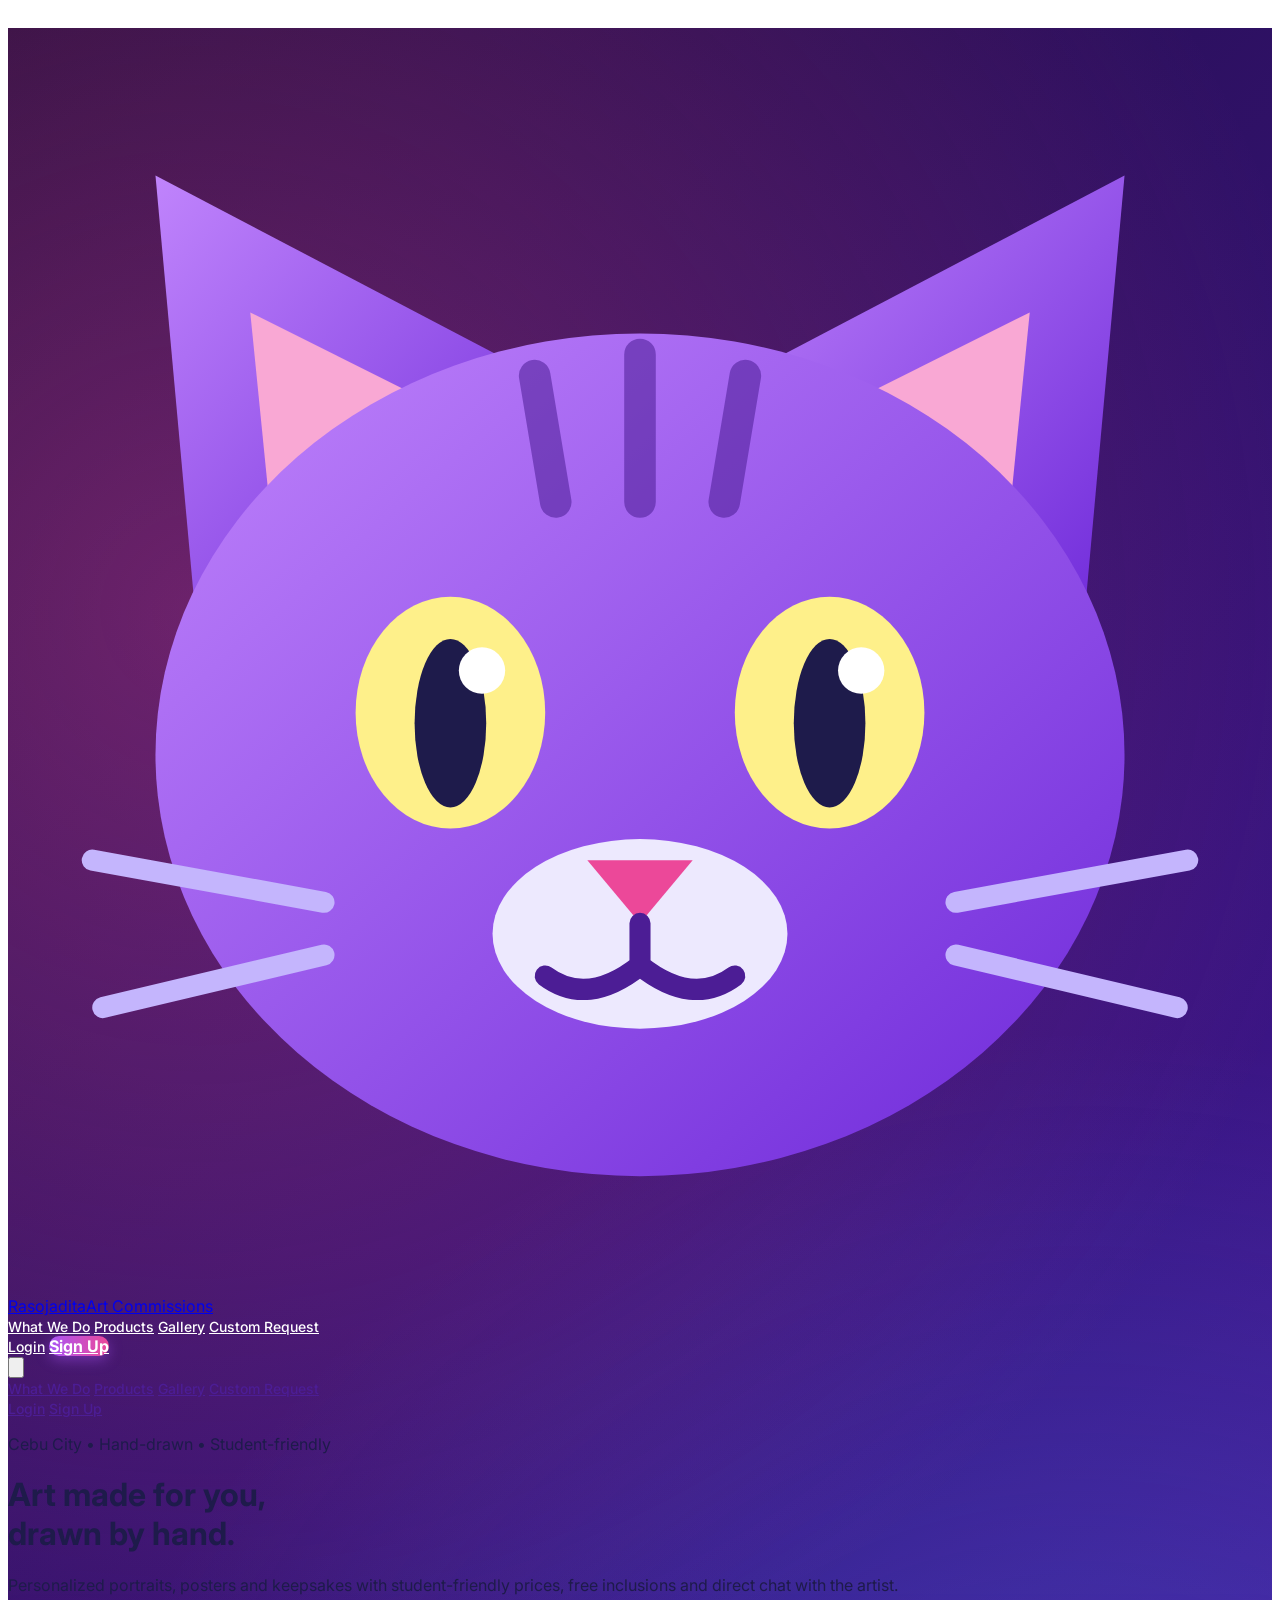
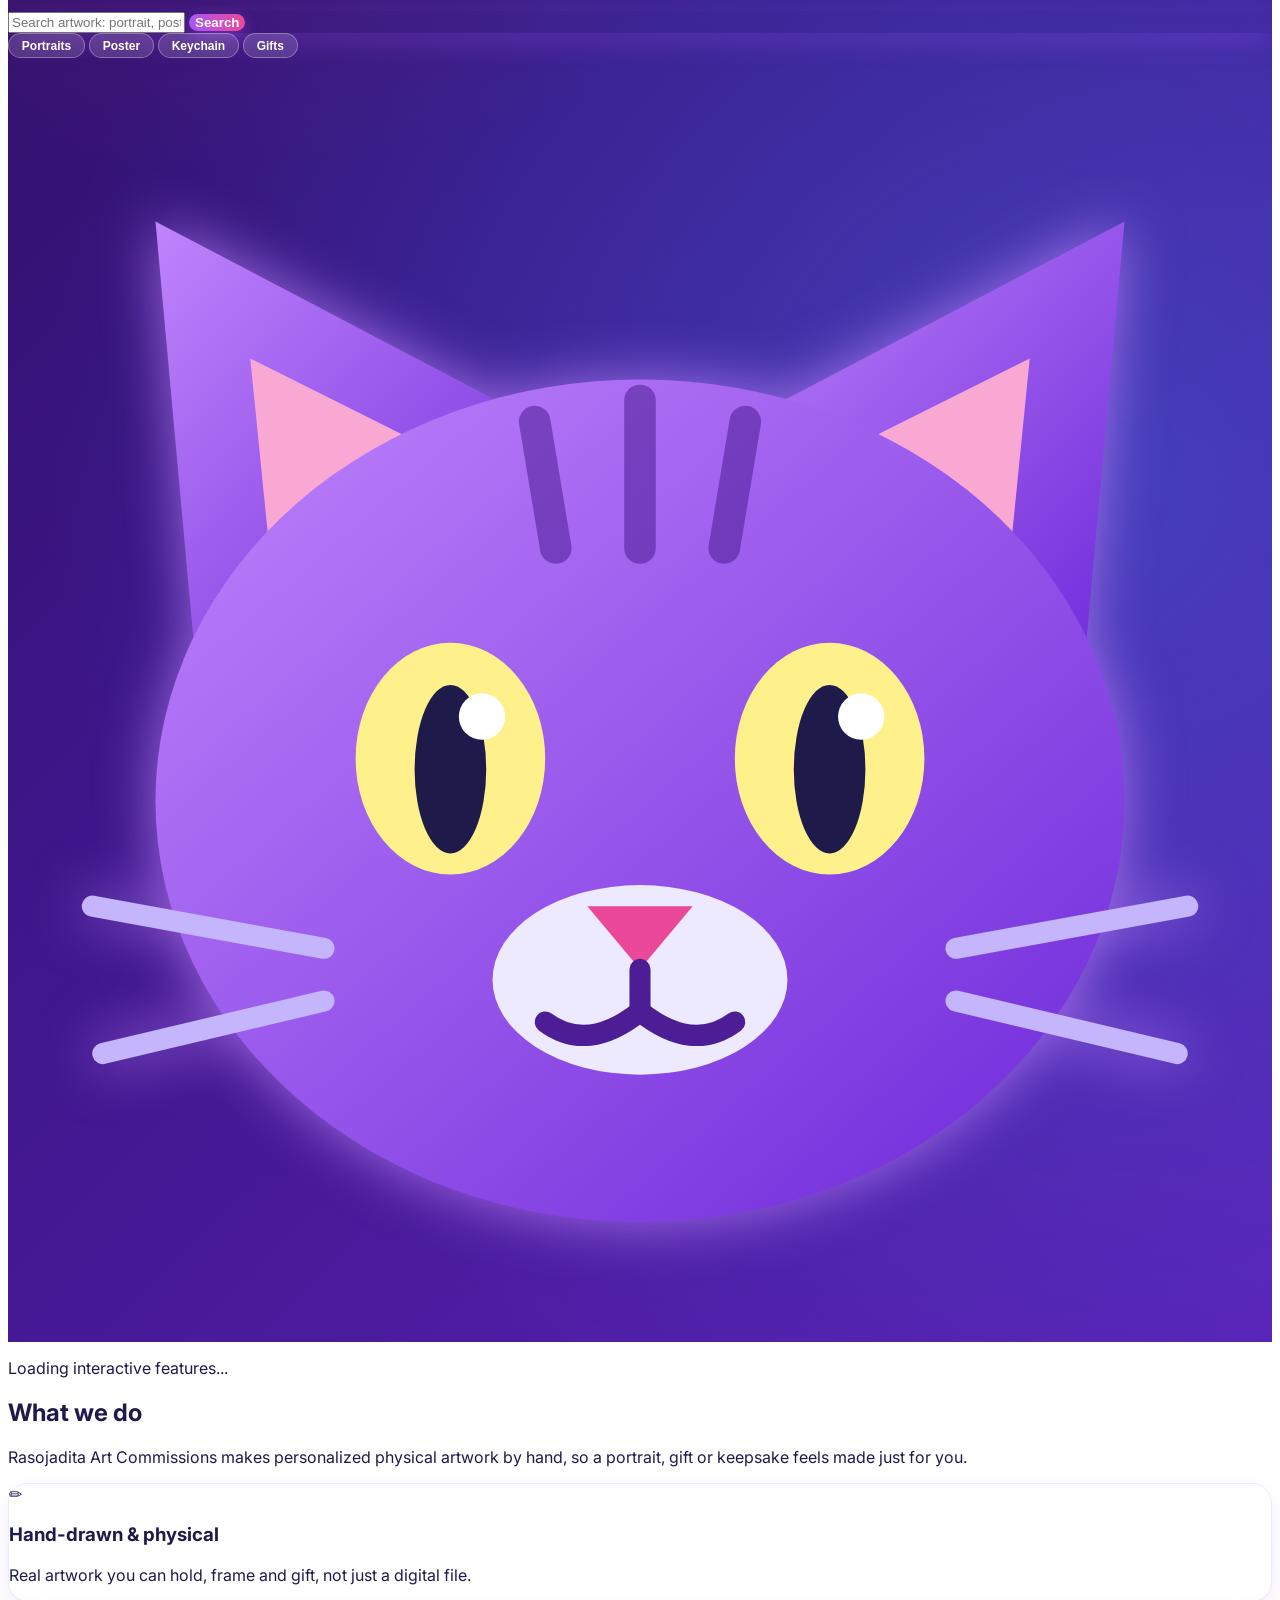
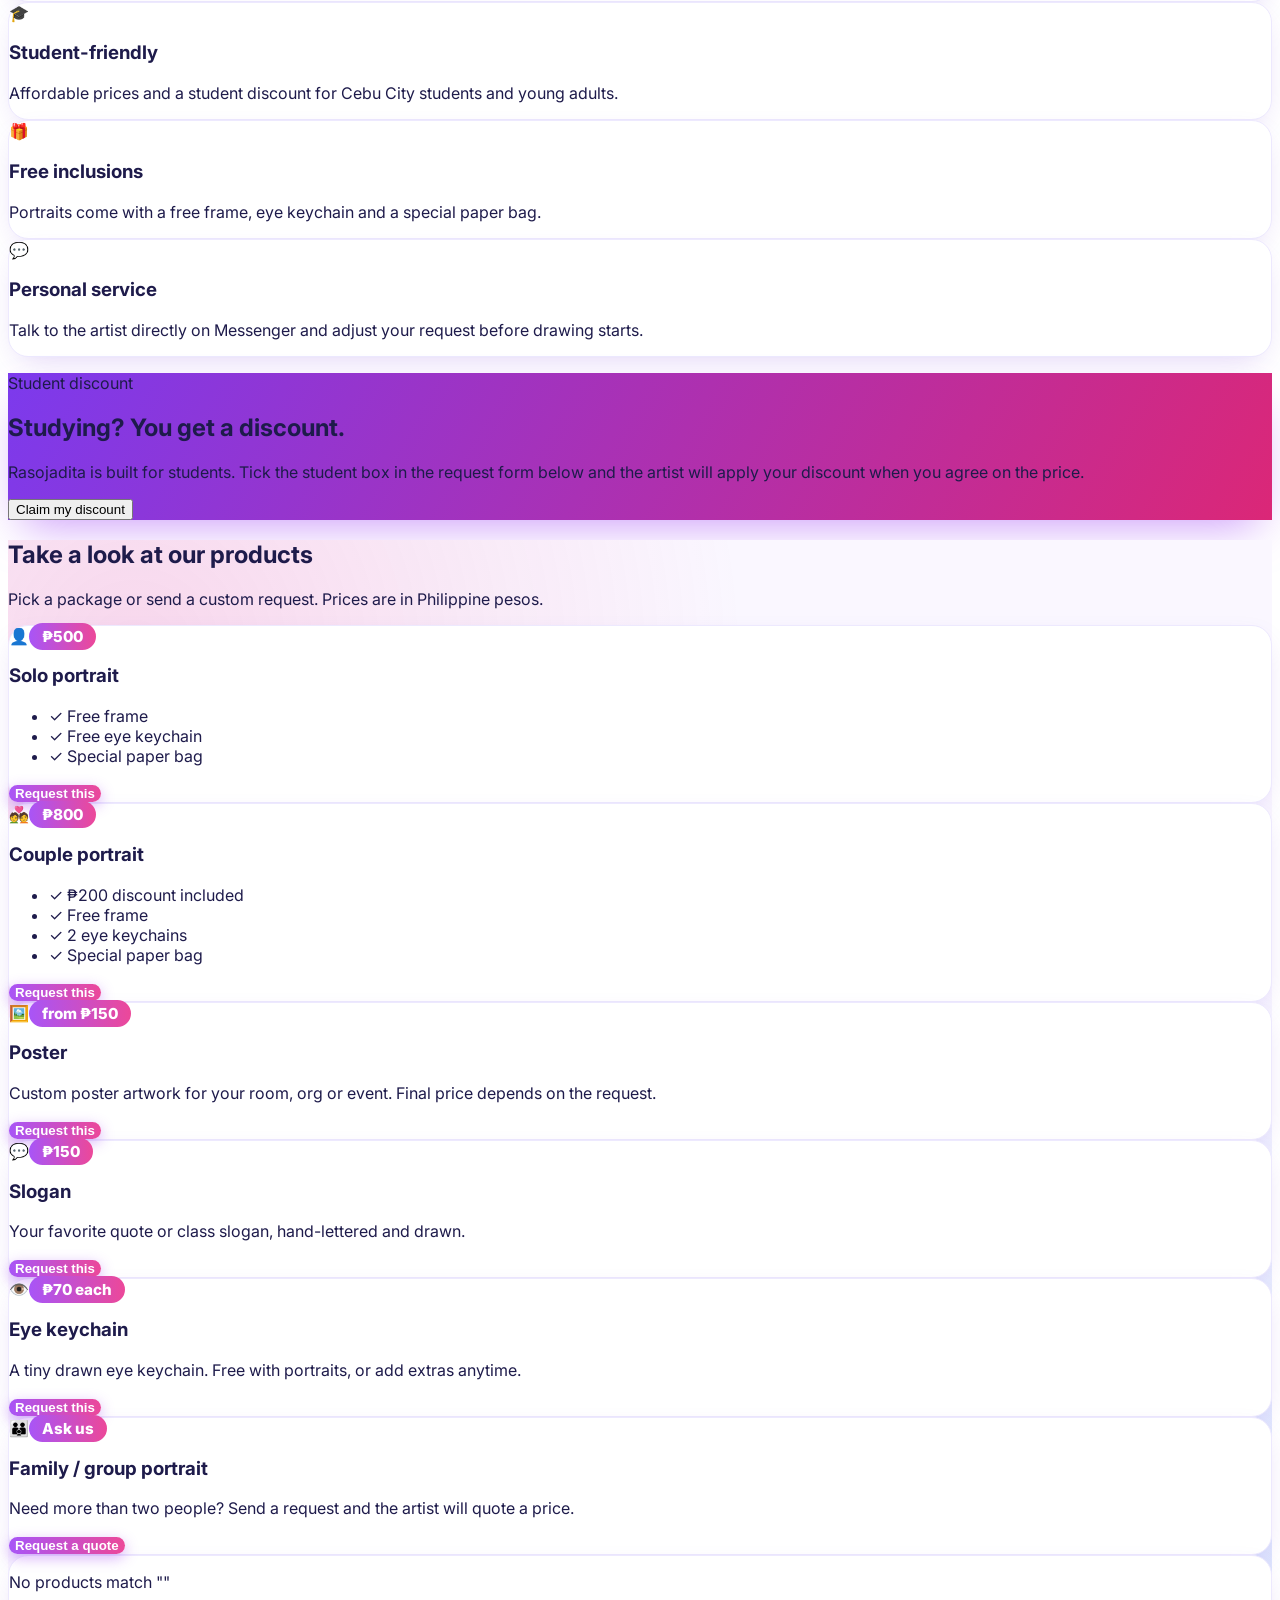
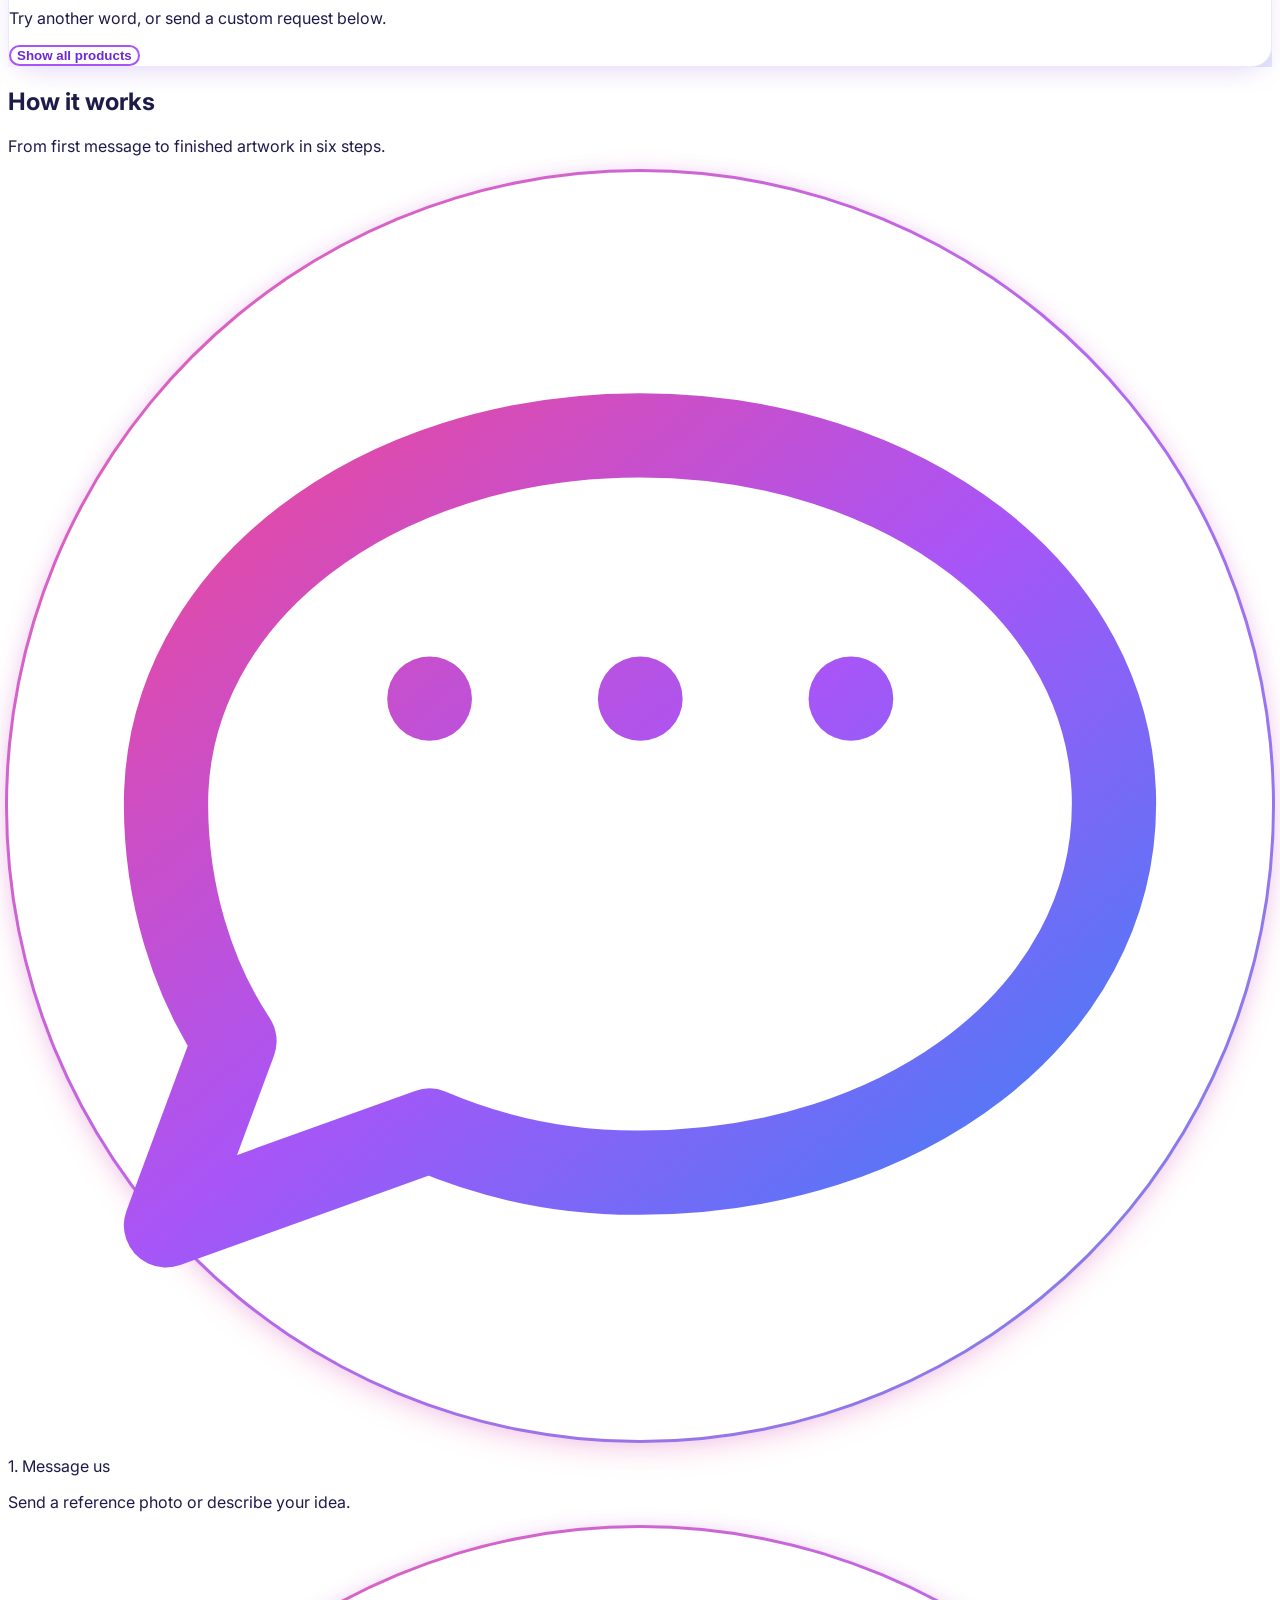
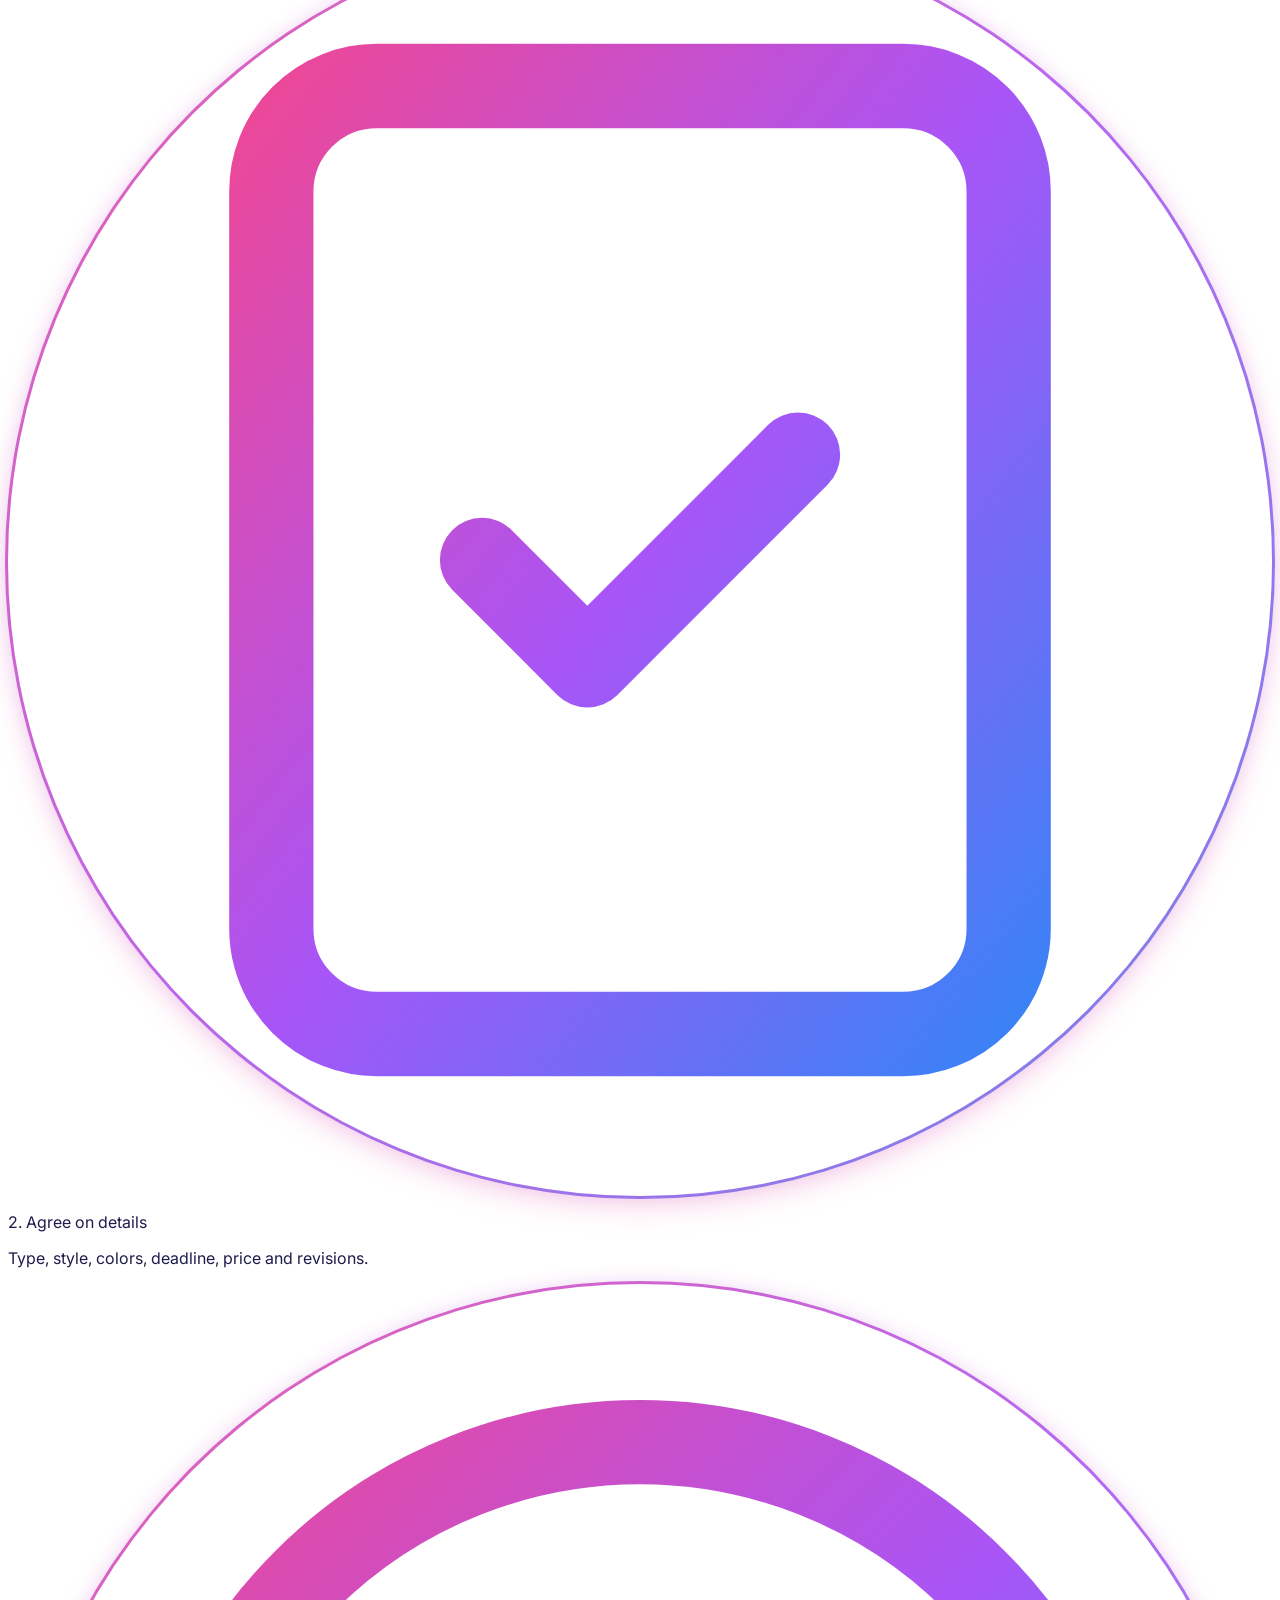
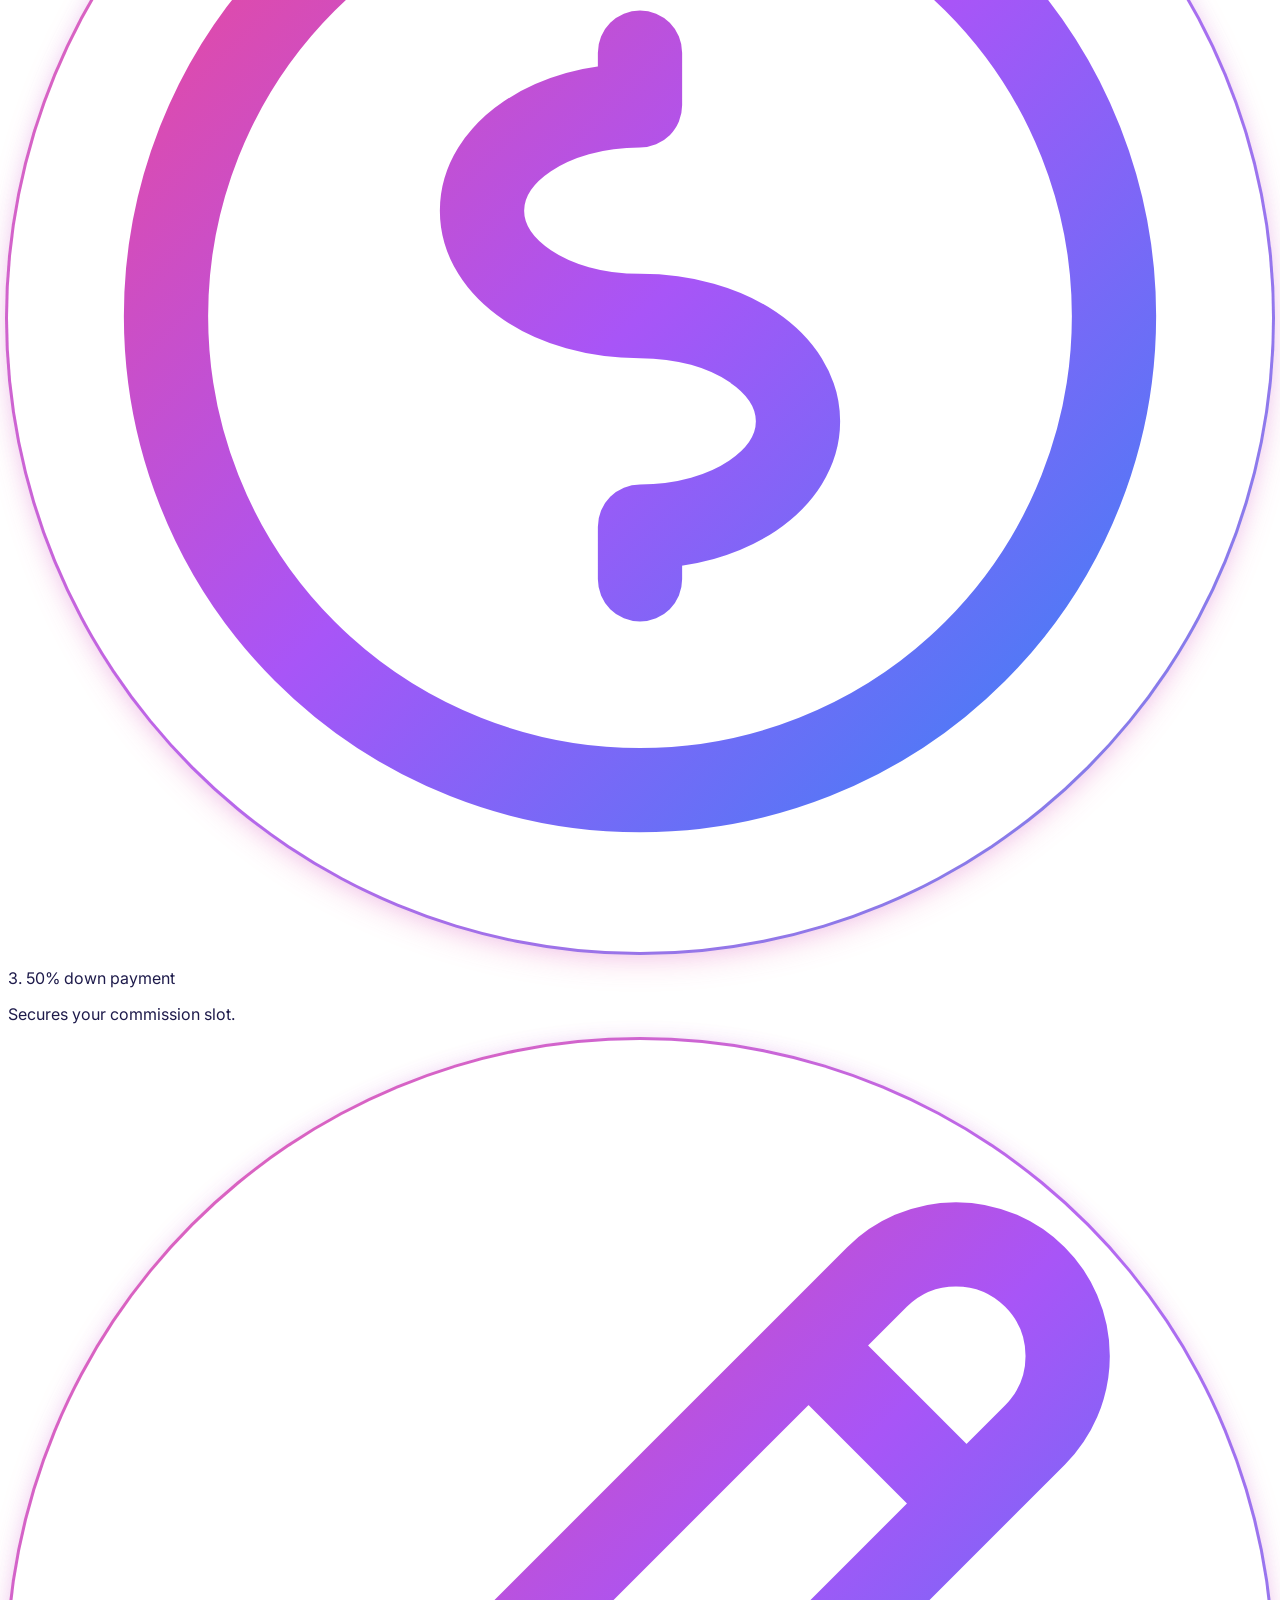
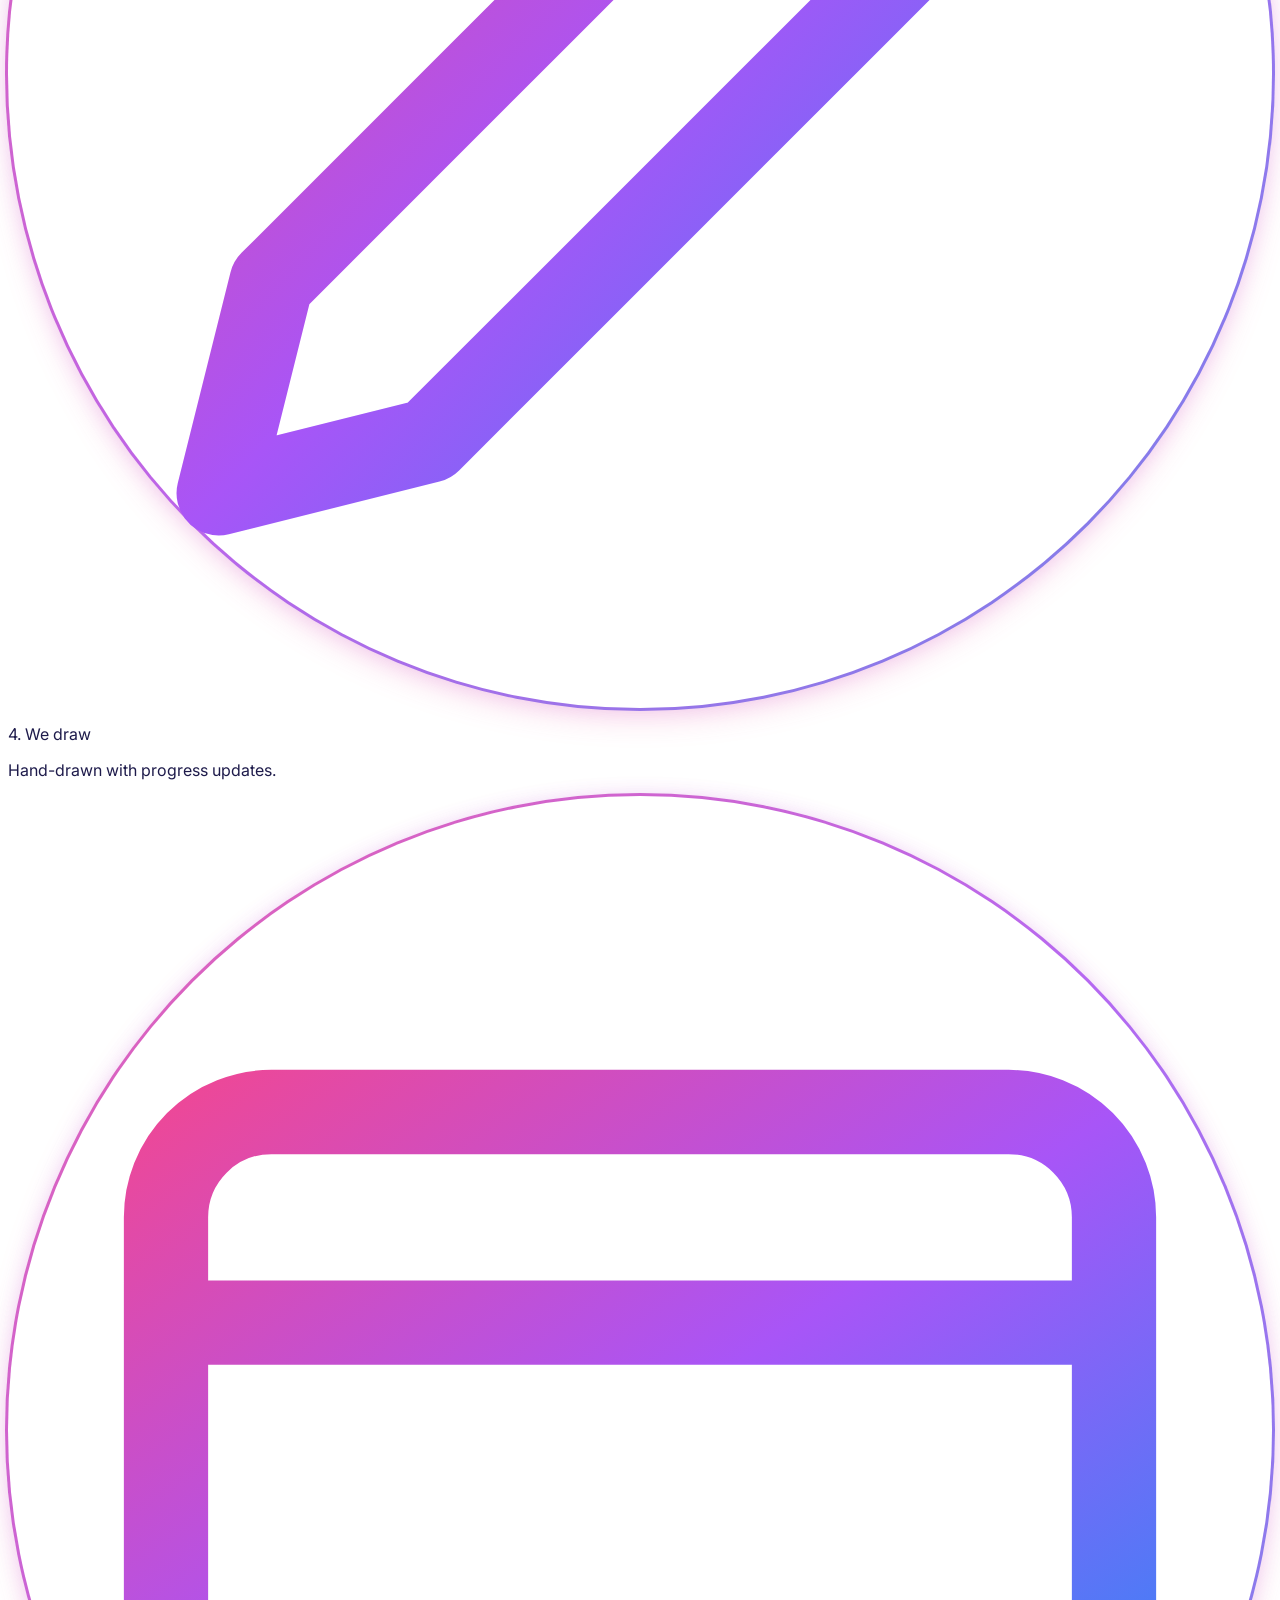
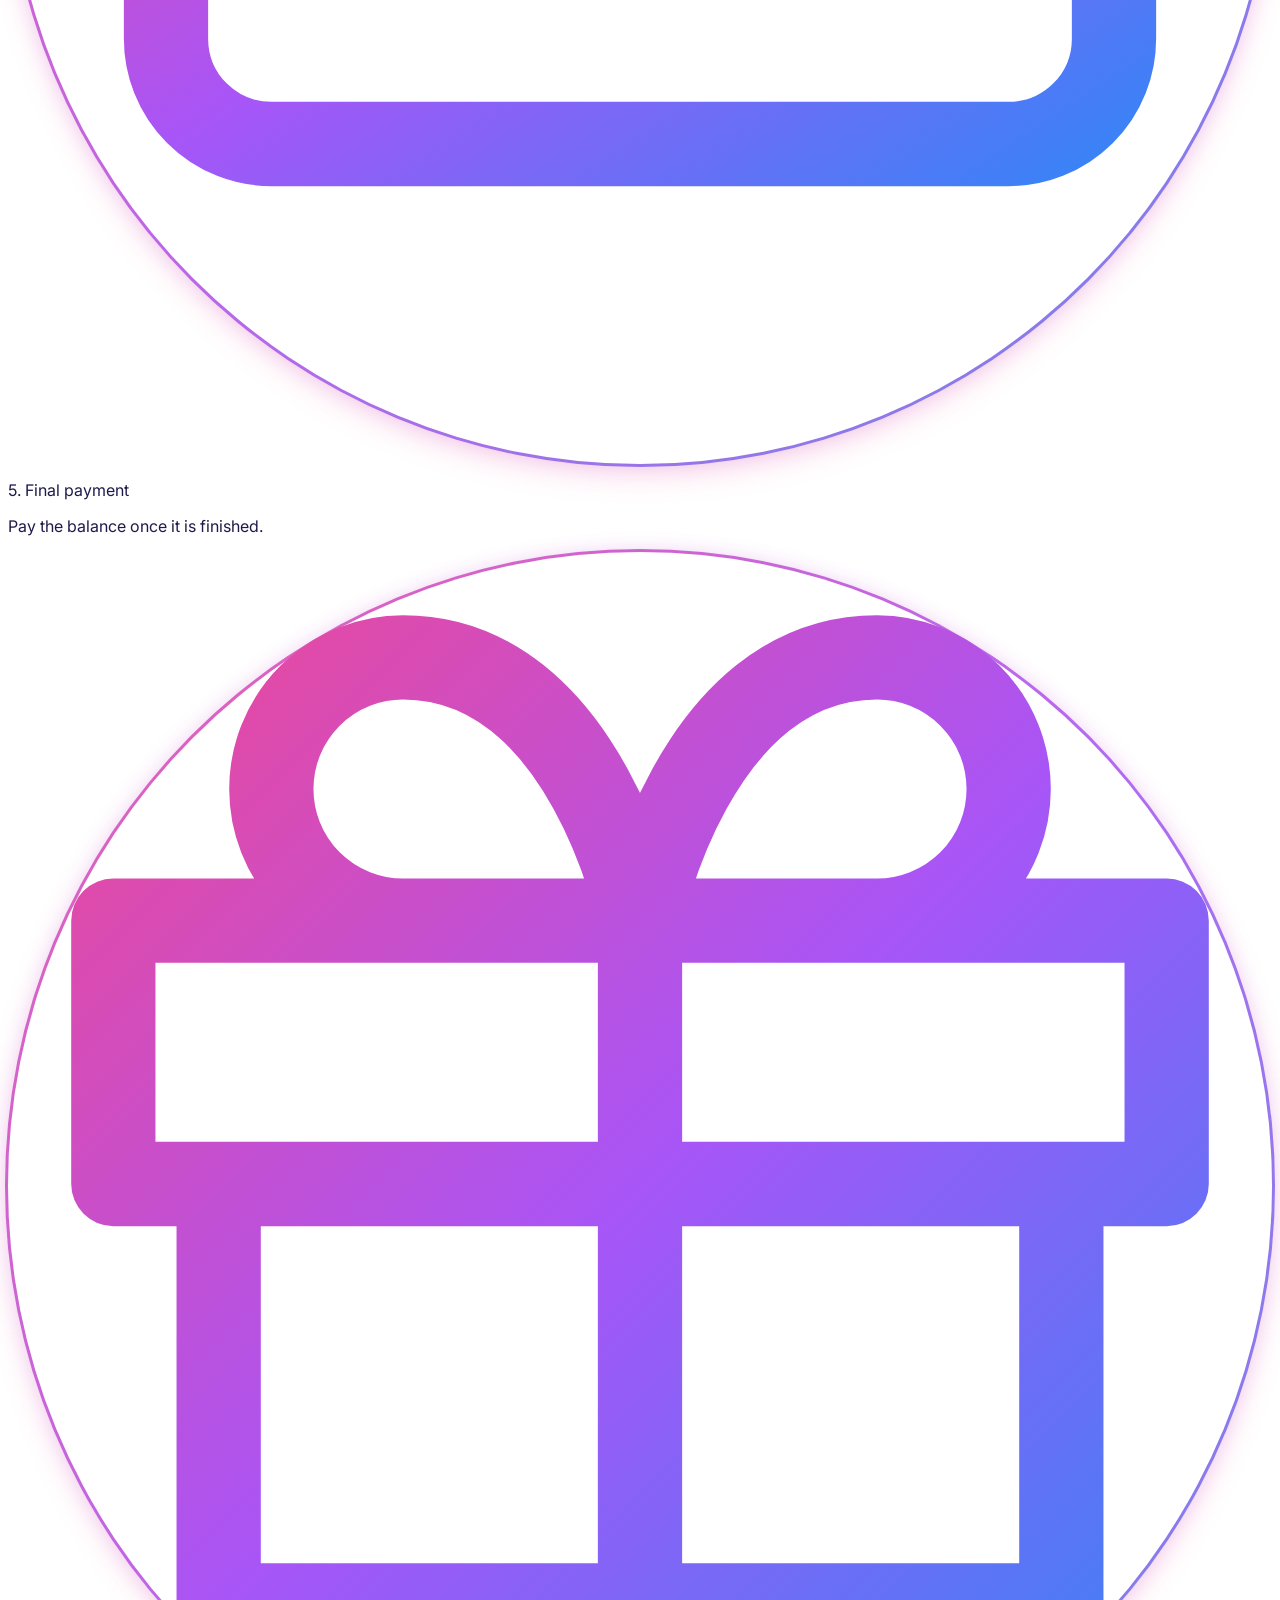
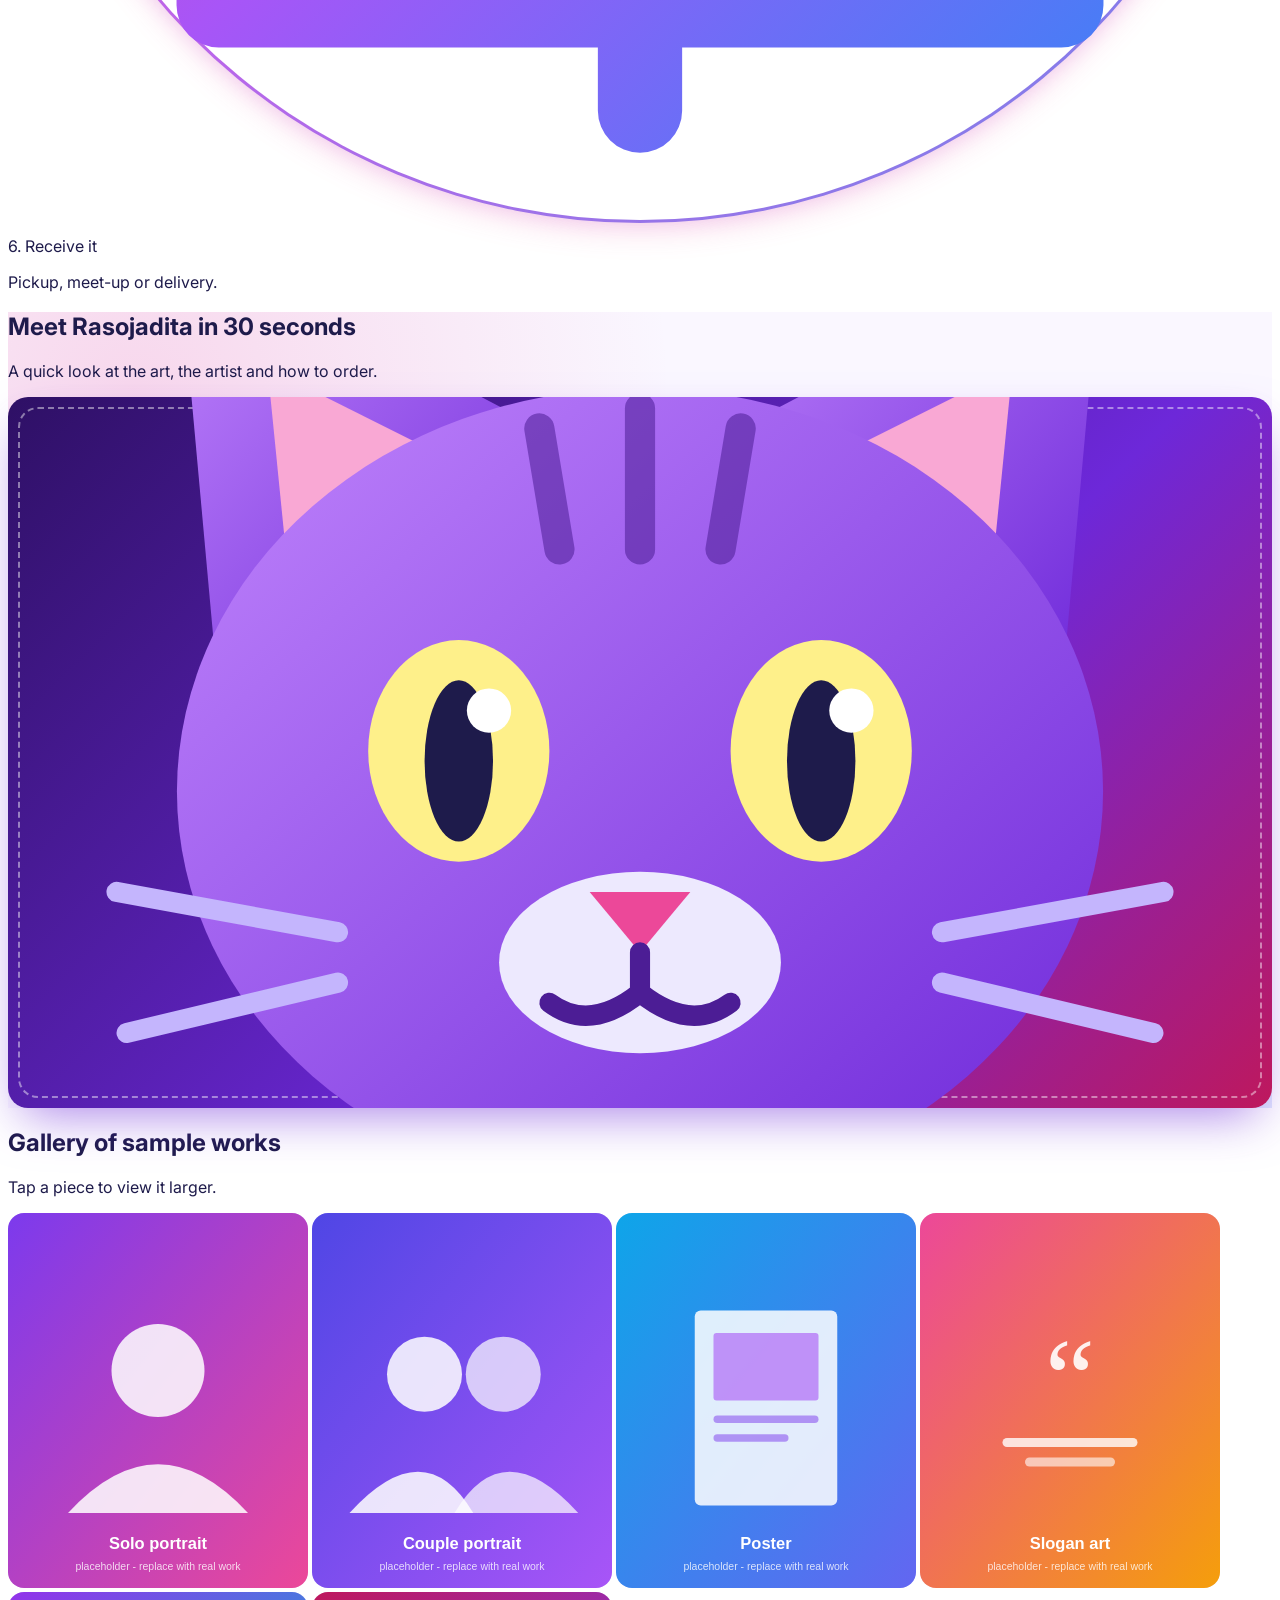
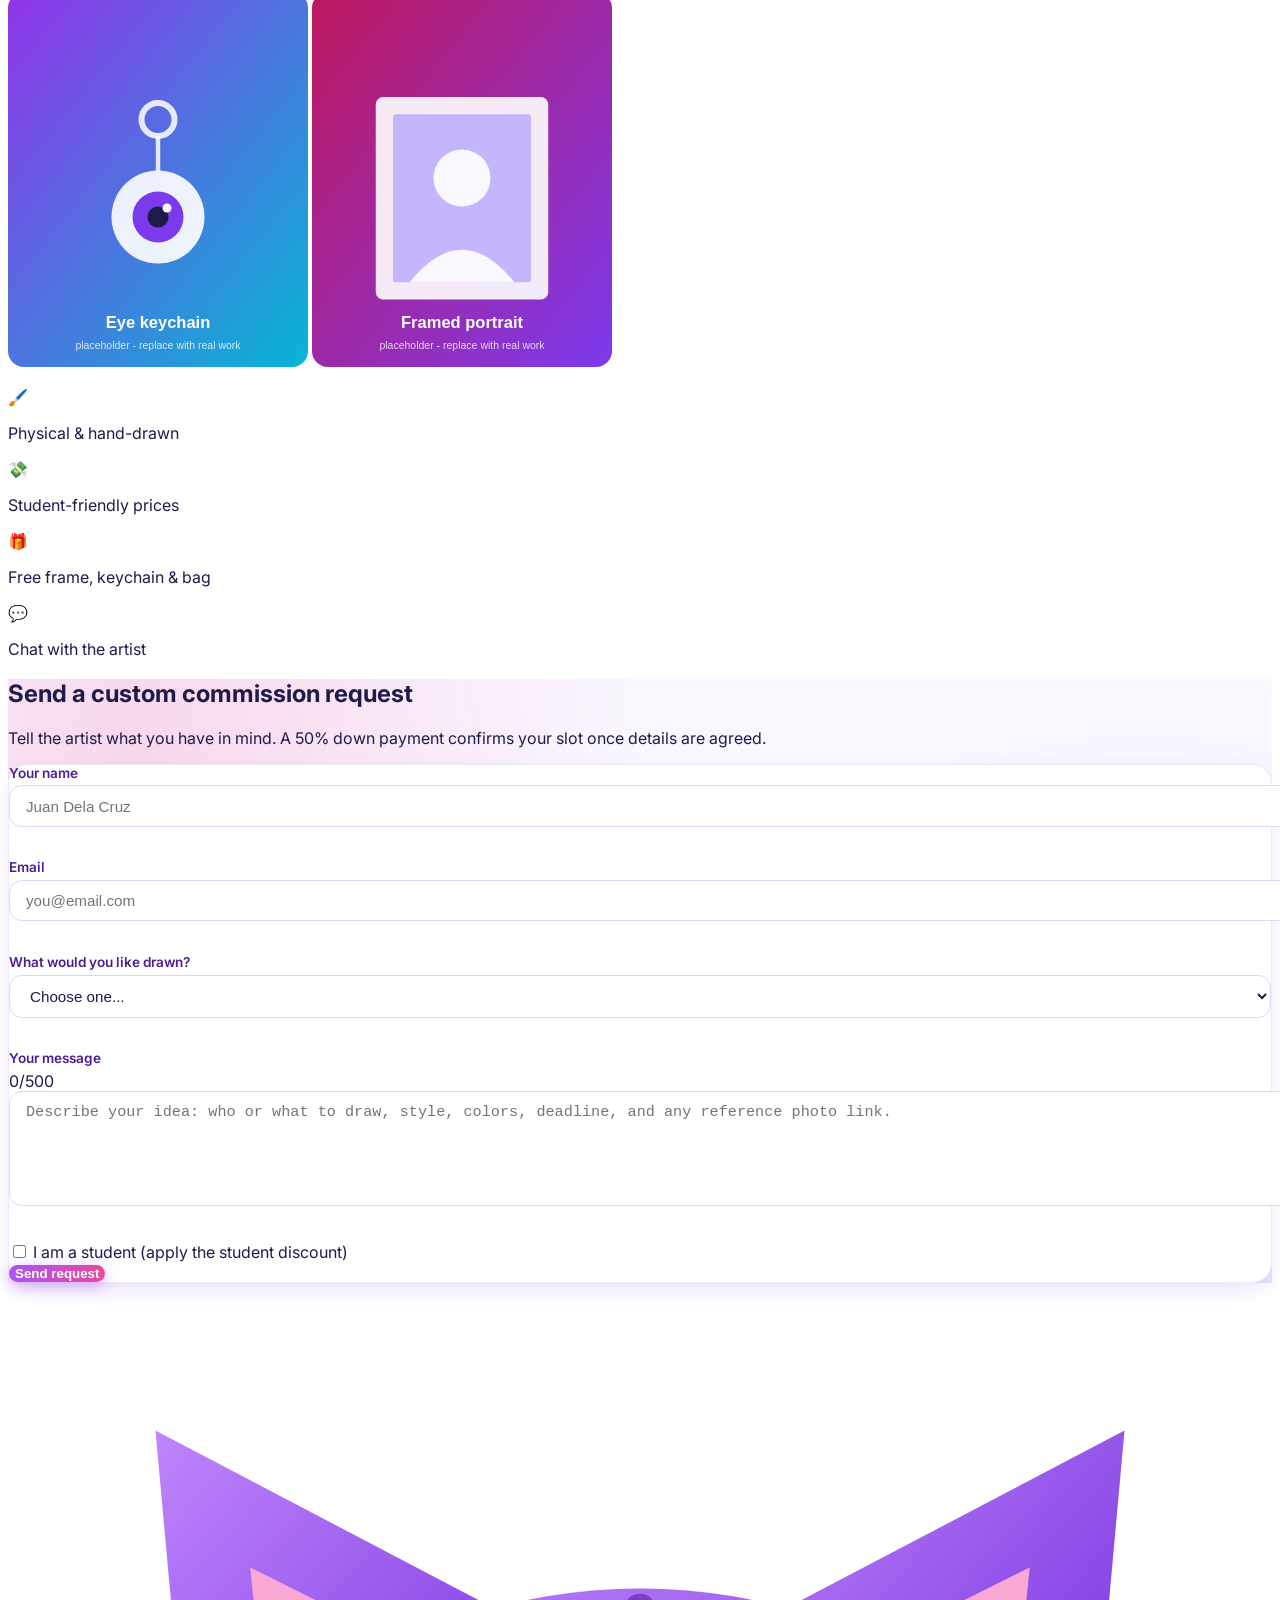
==== index.html @ 5c535166 "initial commit landing page, register, login" ====
<!DOCTYPE html>
<html lang="en">
<head>
    <meta charset="UTF-8">
    <meta name="viewport" content="width=device-width, initial-scale=1.0">
    <title>Rasojadita Art Commissions</title>
    <meta name="description" content="Personalized hand-drawn portraits, posters and keepsakes for Cebu City students and young adults.">
    <link rel="icon" type="image/svg+xml" href="assets/logo.svg">

    <script src="https://cdn.tailwindcss.com"></script>
    <link rel="stylesheet" href="https://pyscript.net/releases/2024.11.1/core.css">
    <script type="module" src="https://pyscript.net/releases/2024.11.1/core.js"></script>
    <link rel="preconnect" href="https://fonts.googleapis.com">
    <link rel="preconnect" href="https://fonts.gstatic.com" crossorigin>
    <link href="https://fonts.googleapis.com/css2?family=Inter:wght@400;500;600;700;800&display=swap" rel="stylesheet">
    <link rel="stylesheet" href="css/style.css">
</head>
<body class="min-h-screen flex flex-col">

    <!-- gradient used by the neon step icons -->
    <svg width="0" height="0" class="absolute" aria-hidden="true">
        <defs>
            <linearGradient id="neon-gradient" x1="0%" y1="0%" x2="100%" y2="100%">
                <stop offset="0%" stop-color="#ec4899"/>
                <stop offset="50%" stop-color="#a855f7"/>
                <stop offset="100%" stop-color="#3b82f6"/>
            </linearGradient>
        </defs>
    </svg>

    <!-- ===================== HERO ===================== -->
    <div class="hero-bg px-6 md:px-16 lg:px-24 pt-6 pb-20">
        <header class="flex items-center justify-between py-3 mb-10 relative z-10">
            <a href="index.html" class="flex items-center gap-2">
                <img src="assets/logo.svg" alt="Rasojadita purple cat logo" class="h-10 w-10">
                <span class="text-xl sm:text-2xl font-extrabold tracking-tight text-white">Rasojadita<span class="text-sm font-medium text-fuchsia-200 ml-1 hidden sm:inline">Art Commissions</span></span>
            </a>

            <nav class="hidden md:flex items-center gap-7">
                <a href="#what-we-do" class="nav-link">What We Do</a>
                <a href="#products" class="nav-link">Products</a>
                <a href="#gallery" class="nav-link">Gallery</a>
                <a href="#custom-request" class="nav-link">Custom Request</a>
                <div id="nav-auth" class="flex items-center gap-4">
                    <a href="login.html" class="nav-link">Login</a>
                    <a href="register.html" class="btn-glow px-5 py-2 text-sm">Sign Up</a>
                </div>
            </nav>

            <button id="mobile-menu-btn" type="button" class="md:hidden p-2 text-white" aria-label="Open menu">
                <svg class="w-7 h-7" fill="none" stroke="currentColor" viewBox="0 0 24 24"><path stroke-linecap="round" stroke-linejoin="round" stroke-width="2" d="M4 6h16M4 12h16M4 18h16"/></svg>
            </button>
        </header>

        <!-- mobile dropdown -->
        <div id="mobile-menu" class="hidden md:hidden mb-6 p-4 bg-white rounded-2xl shadow-xl flex flex-col gap-2 relative z-10">
            <a href="#what-we-do" class="nav-link-dark py-1">What We Do</a>
            <a href="#products" class="nav-link-dark py-1">Products</a>
            <a href="#gallery" class="nav-link-dark py-1">Gallery</a>
            <a href="#custom-request" class="nav-link-dark py-1">Custom Request</a>
            <div id="mobile-auth" class="flex flex-col gap-2 pt-2 border-t border-violet-100">
                <a href="login.html" class="nav-link-dark py-1">Login</a>
                <a href="register.html" class="nav-link-dark py-1">Sign Up</a>
            </div>
        </div>

        <div class="grid lg:grid-cols-2 gap-10 items-center relative z-10 max-w-6xl mx-auto lg:mx-0">
            <main>
                <p class="inline-block text-xs font-bold tracking-widest uppercase text-fuchsia-200 bg-white/10 border border-white/20 rounded-full px-3 py-1 mb-4">Cebu City &bull; Hand-drawn &bull; Student-friendly</p>
                <h1 class="text-4xl sm:text-5xl lg:text-6xl font-extrabold text-white leading-[1.1] tracking-tight mb-4">
                    Art made <span class="text-transparent bg-clip-text bg-gradient-to-r from-pink-300 to-violet-300">for you</span>,<br>drawn by hand.
                </h1>
                <p class="text-base sm:text-lg text-violet-100 mb-8 leading-relaxed max-w-lg">
                    Personalized portraits, posters and keepsakes with student-friendly prices, free inclusions and direct chat with the artist.
                </p>

                <div class="max-w-md">
                    <div class="flex items-center bg-white rounded-full p-1.5 search-box">
                        <input id="search-input" type="text" autocomplete="off"
                               placeholder="Search artwork: portrait, poster, keychain..."
                               class="w-full px-5 py-2.5 text-sm sm:text-base text-slate-800 bg-transparent rounded-full focus:outline-none placeholder-slate-400">
                        <button id="search-btn" type="button" class="btn-glow px-6 py-2.5 text-xs sm:text-sm tracking-wider uppercase shrink-0">Search</button>
                    </div>
                    <div class="flex flex-wrap gap-2 mt-3">
                        <button type="button" class="search-chip" data-query="portrait">Portraits</button>
                        <button type="button" class="search-chip" data-query="poster">Poster</button>
                        <button type="button" class="search-chip" data-query="keychain">Keychain</button>
                        <button type="button" class="search-chip" data-query="gift">Gifts</button>
                    </div>
                    <p id="search-summary" class="text-sm text-violet-100 mt-3 min-h-[1.25rem]"></p>
                </div>
            </main>

            <div class="hidden lg:flex justify-center">
                <img src="assets/logo.svg" alt="" class="w-72 h-72 logo-glow">
            </div>
        </div>
    </div>

    <p id="app-loading" class="text-center text-xs text-violet-500 bg-violet-50 py-1">Loading interactive features...</p>

    <!-- ===================== WHAT WE DO ===================== -->
    <section id="what-we-do" class="py-16 px-6 md:px-16 lg:px-24 bg-white">
        <div class="max-w-6xl mx-auto">
            <h2 class="text-2xl sm:text-3xl font-extrabold text-center mb-3">What we do</h2>
            <p class="text-center text-slate-600 max-w-2xl mx-auto mb-10">Rasojadita Art Commissions makes personalized physical artwork by hand, so a portrait, gift or keepsake feels made just for you.</p>
            <div class="grid sm:grid-cols-2 lg:grid-cols-4 gap-5">
                <div class="card p-5"><div class="text-3xl mb-2">&#9999;&#65039;</div><h3 class="font-bold text-violet-800 mb-1">Hand-drawn &amp; physical</h3><p class="text-sm text-slate-600">Real artwork you can hold, frame and gift, not just a digital file.</p></div>
                <div class="card p-5"><div class="text-3xl mb-2">&#127891;</div><h3 class="font-bold text-violet-800 mb-1">Student-friendly</h3><p class="text-sm text-slate-600">Affordable prices and a student discount for Cebu City students and young adults.</p></div>
                <div class="card p-5"><div class="text-3xl mb-2">&#127873;</div><h3 class="font-bold text-violet-800 mb-1">Free inclusions</h3><p class="text-sm text-slate-600">Portraits come with a free frame, eye keychain and a special paper bag.</p></div>
                <div class="card p-5"><div class="text-3xl mb-2">&#128172;</div><h3 class="font-bold text-violet-800 mb-1">Personal service</h3><p class="text-sm text-slate-600">Talk to the artist directly on Messenger and adjust your request before drawing starts.</p></div>
            </div>
        </div>
    </section>

    <!-- ===================== STUDENT DISCOUNT ===================== -->
    <section id="student-discount" class="px-6 md:px-16 lg:px-24 pb-16 bg-white">
        <div class="max-w-6xl mx-auto rounded-3xl p-8 sm:p-10 text-white flex flex-col md:flex-row md:items-center md:justify-between gap-6"
             style="background: linear-gradient(120deg,#7c3aed,#db2777); box-shadow: 0 20px 45px -15px rgba(168,85,247,.6);">
            <div>
                <p class="text-xs font-bold tracking-widest uppercase text-pink-100 mb-1">Student discount</p>
                <h2 class="text-2xl sm:text-3xl font-extrabold mb-2">Studying? You get a discount.</h2>
                <p class="text-pink-50 max-w-xl">Rasojadita is built for students. Tick the student box in the request form below and the artist will apply your discount when you agree on the price.</p>
            </div>
            <button id="student-cta" type="button" class="shrink-0 bg-white text-violet-700 font-bold rounded-full px-7 py-3 hover:bg-violet-50 transition">Claim my discount</button>
        </div>
    </section>

    <!-- ===================== PRODUCTS ===================== -->
    <section id="products" class="py-16 px-6 md:px-16 lg:px-24 page-bg">
        <div class="max-w-6xl mx-auto">
            <h2 class="text-2xl sm:text-3xl font-extrabold text-center mb-3">Take a look at our products</h2>
            <p class="text-center text-slate-600 mb-10">Pick a package or send a custom request. Prices are in Philippine pesos.</p>

            <div class="grid sm:grid-cols-2 lg:grid-cols-3 gap-6">
                <article class="product-card card p-6 flex flex-col" data-keywords="solo portrait person self gift frame keychain paper bag">
                    <div class="flex items-center justify-between mb-3"><span class="text-4xl">&#128100;</span><span class="price-tag">&#8369;500</span></div>
                    <h3 class="text-lg font-bold text-violet-900">Solo portrait</h3>
                    <ul class="text-sm text-slate-600 mt-2 mb-5 space-y-1 flex-1"><li>&#10003; Free frame</li><li>&#10003; Free eye keychain</li><li>&#10003; Special paper bag</li></ul>
                    <button type="button" class="request-btn btn-glow py-2.5 text-sm" data-product="Solo portrait">Request this</button>
                </article>

                <article class="product-card card p-6 flex flex-col" data-keywords="couple portrait partner anniversary gift frame keychain paper bag">
                    <div class="flex items-center justify-between mb-3"><span class="text-4xl">&#128145;</span><span class="price-tag">&#8369;800</span></div>
                    <h3 class="text-lg font-bold text-violet-900">Couple portrait</h3>
                    <ul class="text-sm text-slate-600 mt-2 mb-5 space-y-1 flex-1"><li>&#10003; &#8369;200 discount included</li><li>&#10003; Free frame</li><li>&#10003; 2 eye keychains</li><li>&#10003; Special paper bag</li></ul>
                    <button type="button" class="request-btn btn-glow py-2.5 text-sm" data-product="Couple portrait">Request this</button>
                </article>

                <article class="product-card card p-6 flex flex-col" data-keywords="poster print decoration wall">
                    <div class="flex items-center justify-between mb-3"><span class="text-4xl">&#128444;&#65039;</span><span class="price-tag">from &#8369;150</span></div>
                    <h3 class="text-lg font-bold text-violet-900">Poster</h3>
                    <p class="text-sm text-slate-600 mt-2 mb-5 flex-1">Custom poster artwork for your room, org or event. Final price depends on the request.</p>
                    <button type="button" class="request-btn btn-glow py-2.5 text-sm" data-product="Poster">Request this</button>
                </article>

                <article class="product-card card p-6 flex flex-col" data-keywords="slogan quote text lettering words">
                    <div class="flex items-center justify-between mb-3"><span class="text-4xl">&#128172;</span><span class="price-tag">&#8369;150</span></div>
                    <h3 class="text-lg font-bold text-violet-900">Slogan</h3>
                    <p class="text-sm text-slate-600 mt-2 mb-5 flex-1">Your favorite quote or class slogan, hand-lettered and drawn.</p>
                    <button type="button" class="request-btn btn-glow py-2.5 text-sm" data-product="Slogan">Request this</button>
                </article>

                <article class="product-card card p-6 flex flex-col" data-keywords="eye keychain accessory small gift">
                    <div class="flex items-center justify-between mb-3"><span class="text-4xl">&#128065;&#65039;</span><span class="price-tag">&#8369;70 each</span></div>
                    <h3 class="text-lg font-bold text-violet-900">Eye keychain</h3>
                    <p class="text-sm text-slate-600 mt-2 mb-5 flex-1">A tiny drawn eye keychain. Free with portraits, or add extras anytime.</p>
                    <button type="button" class="request-btn btn-glow py-2.5 text-sm" data-product="Eye keychain">Request this</button>
                </article>

                <article class="product-card card p-6 flex flex-col" data-keywords="family group portrait custom quote gift">
                    <div class="flex items-center justify-between mb-3"><span class="text-4xl">&#128106;</span><span class="price-tag">Ask us</span></div>
                    <h3 class="text-lg font-bold text-violet-900">Family / group portrait</h3>
                    <p class="text-sm text-slate-600 mt-2 mb-5 flex-1">Need more than two people? Send a request and the artist will quote a price.</p>
                    <button type="button" class="request-btn btn-glow py-2.5 text-sm" data-product="Family/group portrait">Request a quote</button>
                </article>
            </div>

            <div id="no-results" class="hidden mt-8 text-center card p-8 max-w-md mx-auto">
                <p class="font-semibold text-violet-900 mb-1">No products match "<span id="no-results-query"></span>"</p>
                <p class="text-sm text-slate-600 mb-4">Try another word, or send a custom request below.</p>
                <button id="clear-search" type="button" class="btn-ghost px-5 py-2 text-sm">Show all products</button>
            </div>
        </div>
    </section>

    <!-- ===================== HOW IT WORKS ===================== -->
    <section id="how-it-works" class="py-16 px-6 md:px-16 lg:px-24 bg-white">
        <div class="max-w-6xl mx-auto text-center">
            <h2 class="text-2xl sm:text-3xl font-extrabold mb-3">How it works</h2>
            <p class="text-slate-600 mb-12">From first message to finished artwork in six steps.</p>
            <div class="grid grid-cols-2 lg:grid-cols-6 gap-8">
                <div class="flex flex-col items-center">
                    <div class="neon-step-circle w-24 h-24 flex items-center justify-center mb-4">
                        <svg class="w-10 h-10 gradient-icon" fill="none" stroke-width="1.6" viewBox="0 0 24 24"><path stroke-linecap="round" stroke-linejoin="round" d="M8 10h.01M12 10h.01M16 10h.01M21 12c0 4-4 7-9 7a10 10 0 01-4-.8L3 20l1.3-3.5C3.5 15.3 3 13.7 3 12c0-4 4-7 9-7s9 3 9 7z"/></svg>
                    </div>
                    <p class="font-bold text-violet-900 text-sm">1. Message us</p>
                    <p class="text-xs text-slate-500 mt-1">Send a reference photo or describe your idea.</p>
                </div>
                <div class="flex flex-col items-center">
                    <div class="neon-step-circle w-24 h-24 flex items-center justify-center mb-4">
                        <svg class="w-10 h-10 gradient-icon" fill="none" stroke-width="1.6" viewBox="0 0 24 24"><path stroke-linecap="round" stroke-linejoin="round" d="M9 12l2 2 4-4M7 3h10a2 2 0 012 2v14a2 2 0 01-2 2H7a2 2 0 01-2-2V5a2 2 0 012-2z"/></svg>
                    </div>
                    <p class="font-bold text-violet-900 text-sm">2. Agree on details</p>
                    <p class="text-xs text-slate-500 mt-1">Type, style, colors, deadline, price and revisions.</p>
                </div>
                <div class="flex flex-col items-center">
                    <div class="neon-step-circle w-24 h-24 flex items-center justify-center mb-4">
                        <svg class="w-10 h-10 gradient-icon" fill="none" stroke-width="1.6" viewBox="0 0 24 24"><path stroke-linecap="round" stroke-linejoin="round" d="M12 8c-1.7 0-3 .9-3 2s1.3 2 3 2 3 .9 3 2-1.3 2-3 2m0-8V7m0 10v-1M21 12a9 9 0 11-18 0 9 9 0 0118 0z"/></svg>
                    </div>
                    <p class="font-bold text-violet-900 text-sm">3. 50% down payment</p>
                    <p class="text-xs text-slate-500 mt-1">Secures your commission slot.</p>
                </div>
                <div class="flex flex-col items-center">
                    <div class="neon-step-circle w-24 h-24 flex items-center justify-center mb-4">
                        <svg class="w-10 h-10 gradient-icon" fill="none" stroke-width="1.6" viewBox="0 0 24 24"><path stroke-linecap="round" stroke-linejoin="round" d="M15.2 5.8l3 3M4 20l1-4L16.5 4.5a2.1 2.1 0 013 3L8 19l-4 1z"/></svg>
                    </div>
                    <p class="font-bold text-violet-900 text-sm">4. We draw</p>
                    <p class="text-xs text-slate-500 mt-1">Hand-drawn with progress updates.</p>
                </div>
                <div class="flex flex-col items-center">
                    <div class="neon-step-circle w-24 h-24 flex items-center justify-center mb-4">
                        <svg class="w-10 h-10 gradient-icon" fill="none" stroke-width="1.6" viewBox="0 0 24 24"><path stroke-linecap="round" stroke-linejoin="round" d="M3 10h18M5 6h14a2 2 0 012 2v8a2 2 0 01-2 2H5a2 2 0 01-2-2V8a2 2 0 012-2z"/></svg>
                    </div>
                    <p class="font-bold text-violet-900 text-sm">5. Final payment</p>
                    <p class="text-xs text-slate-500 mt-1">Pay the balance once it is finished.</p>
                </div>
                <div class="flex flex-col items-center">
                    <div class="neon-step-circle w-24 h-24 flex items-center justify-center mb-4">
                        <svg class="w-10 h-10 gradient-icon" fill="none" stroke-width="1.6" viewBox="0 0 24 24"><path stroke-linecap="round" stroke-linejoin="round" d="M20 12v8H4v-8M2 7h20v5H2zM12 22V7M12 7H7.5a2.5 2.5 0 110-5C11 2 12 7 12 7zm0 0h4.5a2.5 2.5 0 100-5C13 2 12 7 12 7z"/></svg>
                    </div>
                    <p class="font-bold text-violet-900 text-sm">6. Receive it</p>
                    <p class="text-xs text-slate-500 mt-1">Pickup, meet-up or delivery.</p>
                </div>
            </div>
        </div>
    </section>

    <!-- ===================== PROMO VIDEO SLOT =====================
         Reserved for the 30-second promotional video.
         When the video is ready, replace the .video-placeholder div with ONE of:
           <video src="assets/promo.mp4" controls playsinline poster="assets/promo-poster.jpg"></video>
           <iframe src="https://www.youtube.com/embed/VIDEO_ID" allowfullscreen></iframe>
    -->
    <section id="promo-video" class="py-16 px-6 md:px-16 lg:px-24 page-bg">
        <div class="max-w-4xl mx-auto text-center">
            <h2 class="text-2xl sm:text-3xl font-extrabold mb-3">Meet Rasojadita in 30 seconds</h2>
            <p class="text-slate-600 mb-8">A quick look at the art, the artist and how to order.</p>
            <div class="video-frame">
                <div class="video-placeholder">
                    <img src="assets/logo.svg" alt="" class="w-16 h-16 mb-3 opacity-90">
                    <p class="font-bold text-lg">Promo video coming soon</p>
                    <p class="text-sm text-violet-200">16:9 &bull; 30 seconds</p>
                </div>
            </div>
        </div>
    </section>

    <!-- ===================== GALLERY ===================== -->
    <section id="gallery" class="py-16 px-6 md:px-16 lg:px-24 bg-white">
        <div class="max-w-6xl mx-auto">
            <h2 class="text-2xl sm:text-3xl font-extrabold text-center mb-3">Gallery of sample works</h2>
            <p class="text-center text-slate-600 mb-10">Tap a piece to view it larger.</p>
            <!-- To use real photos: save them in assets/gallery/ and change data-src and the <img src> below. -->
            <div class="grid grid-cols-2 md:grid-cols-3 gap-4">
                <button type="button" class="gallery-item aspect-[4/5]" data-src="assets/gallery/sample-1.svg" data-caption="Solo portrait"><img src="assets/gallery/sample-1.svg" alt="Sample solo portrait" loading="lazy"></button>
                <button type="button" class="gallery-item aspect-[4/5]" data-src="assets/gallery/sample-2.svg" data-caption="Couple portrait"><img src="assets/gallery/sample-2.svg" alt="Sample couple portrait" loading="lazy"></button>
                <button type="button" class="gallery-item aspect-[4/5]" data-src="assets/gallery/sample-3.svg" data-caption="Poster"><img src="assets/gallery/sample-3.svg" alt="Sample poster" loading="lazy"></button>
                <button type="button" class="gallery-item aspect-[4/5]" data-src="assets/gallery/sample-4.svg" data-caption="Slogan art"><img src="assets/gallery/sample-4.svg" alt="Sample slogan artwork" loading="lazy"></button>
                <button type="button" class="gallery-item aspect-[4/5]" data-src="assets/gallery/sample-5.svg" data-caption="Eye keychain"><img src="assets/gallery/sample-5.svg" alt="Sample eye keychain" loading="lazy"></button>
                <button type="button" class="gallery-item aspect-[4/5]" data-src="assets/gallery/sample-6.svg" data-caption="Framed portrait"><img src="assets/gallery/sample-6.svg" alt="Sample framed portrait" loading="lazy"></button>
            </div>
        </div>
    </section>

    <!-- ===================== WHY RASOJADITA ===================== -->
    <section id="why" class="py-12 px-6 md:px-16 lg:px-24 bg-violet-950 text-white">
        <div class="max-w-6xl mx-auto grid grid-cols-2 lg:grid-cols-4 gap-6 text-center">
            <div><p class="text-2xl mb-1">&#128396;&#65039;</p><p class="font-bold">Physical &amp; hand-drawn</p></div>
            <div><p class="text-2xl mb-1">&#128184;</p><p class="font-bold">Student-friendly prices</p></div>
            <div><p class="text-2xl mb-1">&#127873;</p><p class="font-bold">Free frame, keychain &amp; bag</p></div>
            <div><p class="text-2xl mb-1">&#128172;</p><p class="font-bold">Chat with the artist</p></div>
        </div>
    </section>

    <!-- ===================== CUSTOM COMMISSION ===================== -->
    <section id="custom-request" class="py-16 px-6 md:px-16 lg:px-24 page-bg">
        <div class="max-w-2xl mx-auto">
            <h2 class="text-2xl sm:text-3xl font-extrabold text-center mb-3">Send a custom commission request</h2>
            <p class="text-center text-slate-600 mb-8">Tell the artist what you have in mind. A 50% down payment confirms your slot once details are agreed.</p>

            <form id="commission-form" class="card p-6 sm:p-8 space-y-4" onsubmit="return false;" novalidate>
                <div class="grid sm:grid-cols-2 gap-4">
                    <div>
                        <label class="label" for="cr-name">Your name</label>
                        <input id="cr-name" type="text" class="field" autocomplete="name" placeholder="Juan Dela Cruz">
                        <p id="cr-name-error" class="field-error"></p>
                    </div>
                    <div>
                        <label class="label" for="cr-email">Email</label>
                        <input id="cr-email" type="email" class="field" autocomplete="email" placeholder="you@email.com">
                        <p id="cr-email-error" class="field-error"></p>
                    </div>
                </div>
                <div>
                    <label class="label" for="cr-product">What would you like drawn?</label>
                    <select id="cr-product" class="field">
                        <option value="">Choose one...</option>
                        <option>Solo portrait</option>
                        <option>Couple portrait</option>
                        <option>Family/group portrait</option>
                        <option>Poster</option>
                        <option>Slogan</option>
                        <option>Eye keychain</option>
                        <option>Other custom request</option>
                    </select>
                    <p id="cr-product-error" class="field-error"></p>
                </div>
                <div>
                    <div class="flex justify-between items-end">
                        <label class="label" for="cr-message">Your message</label>
                        <span id="cr-counter" class="text-xs text-slate-400 mb-1">0/500</span>
                    </div>
                    <textarea id="cr-message" rows="5" class="field" placeholder="Describe your idea: who or what to draw, style, colors, deadline, and any reference photo link."></textarea>
                    <p id="cr-message-error" class="field-error"></p>
                </div>
                <label class="flex items-center gap-2 text-sm text-slate-700">
                    <input id="cr-student" type="checkbox" class="w-4 h-4 accent-purple-600">
                    I am a student (apply the student discount)
                </label>
                <div id="cr-status" class="hidden"></div>
                <button type="submit" class="btn-glow w-full py-3">Send request</button>
            </form>
        </div>
    </section>

    <!-- ===================== FOOTER ===================== -->
    <footer class="bg-white border-t border-violet-100 py-10 px-6 text-center">
        <div class="flex items-center justify-center gap-2 mb-2">
            <img src="assets/logo.svg" alt="" class="w-8 h-8">
            <span class="font-extrabold text-violet-900">Rasojadita Art Commissions</span>
        </div>
        <p class="text-sm text-slate-600 max-w-md mx-auto">Personalized hand-drawn artwork in Cebu City. Orders are discussed through Facebook Messenger.</p>
        <p class="text-xs text-slate-400 mt-4">&copy; <span id="year">2026</span> Rasojadita Art Commissions &bull; BSIT-3 Section 11 project</p>
    </footer>

    <!-- lightbox for gallery -->
    <div id="lightbox" class="lightbox hidden" role="dialog" aria-modal="true" aria-label="Artwork preview">
        <div class="text-center">
            <img id="lightbox-img" src="" alt="">
            <p id="lightbox-caption" class="text-white font-semibold mt-3"></p>
            <p class="text-violet-200 text-xs mt-1">Click anywhere or press Esc to close</p>
        </div>
    </div>

    <!-- layout-only helper: the mobile menu works before PyScript finishes loading -->
    <script>
        document.getElementById('mobile-menu-btn').addEventListener('click', function () {
            document.getElementById('mobile-menu').classList.toggle('hidden');
        });
        document.querySelectorAll('#mobile-menu a[href^="#"]').forEach(function (a) {
            a.addEventListener('click', function () { document.getElementById('mobile-menu').classList.add('hidden'); });
        });
    </script>

    <script type="py" src="py/landing.py" config="pyscript.toml"></script>
</body>
</html>
---- css/style.css ----
/* Rasojadita Art Commissions - shared styles (Tailwind handles layout utilities) */
html { scroll-behavior: smooth; }
body { font-family: 'Inter', system-ui, sans-serif; background: #fff; color: #1e1b4b; }

/* ---------- Hero ---------- */
.hero-bg {
  position: relative;
  overflow: hidden;
  background:
    radial-gradient(circle at 15% 20%, rgba(236, 72, 153, .35), transparent 45%),
    radial-gradient(circle at 85% 70%, rgba(59, 130, 246, .35), transparent 45%),
    linear-gradient(135deg, #1e0b3a 0%, #3b1585 55%, #5b21b6 100%);
}
.page-bg {
  background:
    radial-gradient(circle at 10% 10%, rgba(236, 72, 153, .18), transparent 40%),
    radial-gradient(circle at 90% 90%, rgba(59, 130, 246, .18), transparent 40%),
    #faf7ff;
}
.logo-glow { filter: drop-shadow(0 0 28px rgba(192, 132, 252, .75)); }

/* ---------- Nav ---------- */
.nav-link { color: #fff; font-weight: 500; font-size: .875rem; transition: color .2s; }
.nav-link:hover { color: #f0abfc; }
.nav-link-dark { color: #4c1d95; font-weight: 500; font-size: .875rem; }
.nav-link-dark:hover { color: #a21caf; }

/* ---------- Buttons ---------- */
.btn-glow {
  background: linear-gradient(90deg, #a855f7 0%, #ec4899 100%);
  box-shadow: 0 4px 14px rgba(168, 85, 247, .45);
  color: #fff; font-weight: 700; border-radius: 9999px;
  transition: transform .2s, box-shadow .2s;
  cursor: pointer; border: 0;
}
.btn-glow:hover { box-shadow: 0 6px 22px rgba(236, 72, 153, .55); transform: translateY(-1px); }
.btn-glow:active { transform: translateY(0); }
.btn-glow:disabled { opacity: .6; cursor: not-allowed; transform: none; }
.btn-ghost {
  border: 2px solid #a855f7; color: #6d28d9; font-weight: 700; border-radius: 9999px;
  background: #fff; transition: background .2s; cursor: pointer;
}
.btn-ghost:hover { background: #f5f3ff; }
.btn-outline-light {
  border: 1.5px solid rgba(255,255,255,.6); color: #fff; font-weight: 600;
  border-radius: 9999px; background: transparent; cursor: pointer; transition: background .2s;
}
.btn-outline-light:hover { background: rgba(255,255,255,.15); }

/* ---------- Search ---------- */
.search-box { box-shadow: 0 10px 28px -6px rgba(168, 85, 247, .55); }
.search-chip {
  background: rgba(255,255,255,.14); color: #fff; font-size: .75rem; font-weight: 600;
  padding: .3rem .8rem; border-radius: 9999px; border: 1px solid rgba(255,255,255,.3);
  cursor: pointer; transition: background .2s;
}
.search-chip:hover { background: rgba(255,255,255,.28); }

/* ---------- Neon circles (How it works) ---------- */
.neon-step-circle {
  background: #fff; border-radius: 50%; position: relative; transition: all .3s ease;
  box-shadow: 0 10px 30px rgba(236, 72, 153, .22), 0 0 20px rgba(168, 85, 247, .2);
}
.neon-step-circle::before {
  content: ''; position: absolute; inset: -3px; z-index: -1; border-radius: 50%;
  background: linear-gradient(135deg, #ec4899, #a855f7, #3b82f6); opacity: .85;
}
.neon-step-circle:hover { transform: translateY(-5px); }
.gradient-icon { stroke: url(#neon-gradient); }

/* ---------- Cards ---------- */
.card {
  background: #fff; border-radius: 1.25rem; border: 1px solid #ede9fe;
  box-shadow: 0 10px 30px -12px rgba(109, 40, 217, .25);
}
.product-card { transition: transform .2s, box-shadow .2s; }
.product-card:hover { transform: translateY(-4px); box-shadow: 0 18px 38px -12px rgba(168, 85, 247, .45); }
.price-tag {
  background: linear-gradient(90deg, #a855f7, #ec4899); color: #fff;
  font-weight: 800; padding: .25rem .8rem; border-radius: 9999px; font-size: .95rem;
}

/* ---------- Forms ---------- */
.field {
  width: 100%; padding: .7rem 1rem; border-radius: .8rem; border: 1.5px solid #ddd6fe;
  background: #fff; color: #1e1b4b; font-size: .95rem; outline: none; transition: border-color .2s, box-shadow .2s;
}
.field:focus { border-color: #a855f7; box-shadow: 0 0 0 3px rgba(168, 85, 247, .2); }
.field-invalid { border-color: #ef4444 !important; box-shadow: 0 0 0 3px rgba(239, 68, 68, .12) !important; }
.field-error { color: #dc2626; font-size: .78rem; margin-top: .25rem; min-height: 1rem; }
.field-hint { font-size: .78rem; margin-top: .25rem; min-height: 1rem; color: #6b7280; }
.field-hint.ok { color: #059669; }
.field-hint.bad { color: #dc2626; }
.label { display: block; font-size: .85rem; font-weight: 600; color: #4c1d95; margin-bottom: .3rem; }

.alert { padding: .75rem 1rem; border-radius: .8rem; font-size: .875rem; }
.alert-error { background: #fef2f2; border: 1px solid #fecaca; color: #991b1b; }
.alert-success { background: #ecfdf5; border: 1px solid #a7f3d0; color: #065f46; }
.alert-info { background: #f5f3ff; border: 1px solid #ddd6fe; color: #5b21b6; }

.strength-track { height: 6px; background: #ede9fe; border-radius: 9999px; overflow: hidden; }
.strength-bar { height: 100%; width: 0; border-radius: 9999px; transition: width .25s, background-color .25s; }

/* ---------- Video slot (30s promo goes here) ---------- */
.video-frame {
  position: relative; width: 100%; aspect-ratio: 16 / 9; border-radius: 1.25rem; overflow: hidden;
  background: linear-gradient(135deg, #2e1065, #6d28d9 60%, #be185d);
  box-shadow: 0 20px 50px -15px rgba(109, 40, 217, .6);
}
.video-frame video, .video-frame iframe { position: absolute; inset: 0; width: 100%; height: 100%; border: 0; object-fit: cover; }
.video-placeholder {
  position: absolute; inset: 0; display: flex; flex-direction: column; align-items: center; justify-content: center;
  color: #fff; text-align: center; padding: 1rem; border: 2px dashed rgba(255,255,255,.45); border-radius: 1.25rem; margin: .6rem;
}

/* ---------- Gallery + lightbox ---------- */
.gallery-item { overflow: hidden; border-radius: 1rem; cursor: zoom-in; position: relative; background: #ede9fe; padding: 0; border: 0; }
.gallery-item img { width: 100%; height: 100%; object-fit: cover; transition: transform .35s; display: block; }
.gallery-item:hover img { transform: scale(1.06); }
.lightbox { position: fixed; inset: 0; background: rgba(15, 5, 35, .88); z-index: 60; display: flex; align-items: center; justify-content: center; padding: 1rem; }
.lightbox img { max-height: 80vh; max-width: 100%; border-radius: 1rem; box-shadow: 0 0 60px rgba(168, 85, 247, .6); }

/* ---------- Misc ---------- */
.fade-in { animation: fadeIn .35s ease both; }
@keyframes fadeIn { from { opacity: 0; transform: translateY(6px); } to { opacity: 1; transform: none; } }
.badge { display: inline-block; font-size: .7rem; font-weight: 700; padding: .15rem .6rem; border-radius: 9999px; }
.badge-admin { background: #fce7f3; color: #be185d; }
.badge-customer { background: #ede9fe; color: #6d28d9; }
.badge-new { background: #fef3c7; color: #92400e; }
.badge-done { background: #d1fae5; color: #065f46; }
.table-wrap { overflow-x: auto; }
table.simple { width: 100%; font-size: .85rem; border-collapse: collapse; }
table.simple th { text-align: left; color: #6d28d9; padding: .5rem .6rem; border-bottom: 2px solid #ede9fe; white-space: nowrap; }
table.simple td { padding: .5rem .6rem; border-bottom: 1px solid #f3e8ff; vertical-align: top; }

/* make sure .hidden always wins over component display rules */
.lightbox.hidden { display: none; }
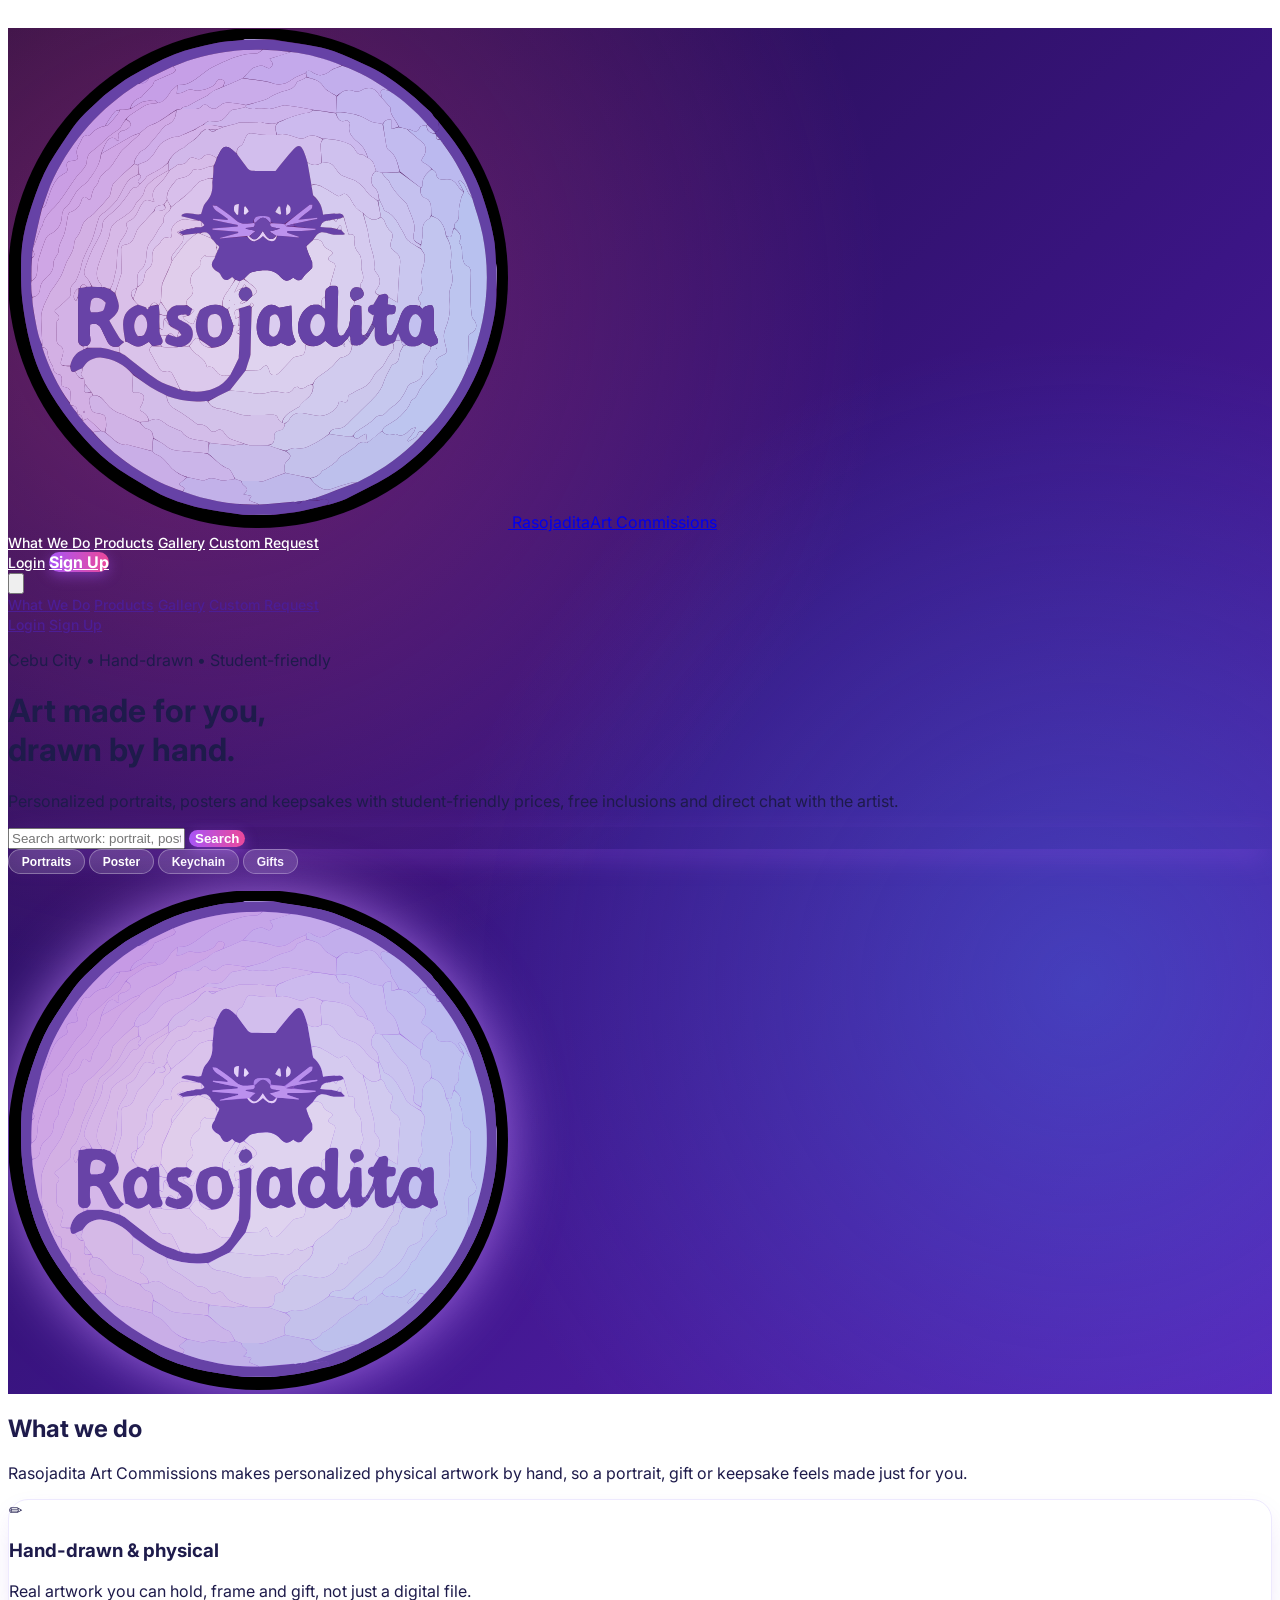
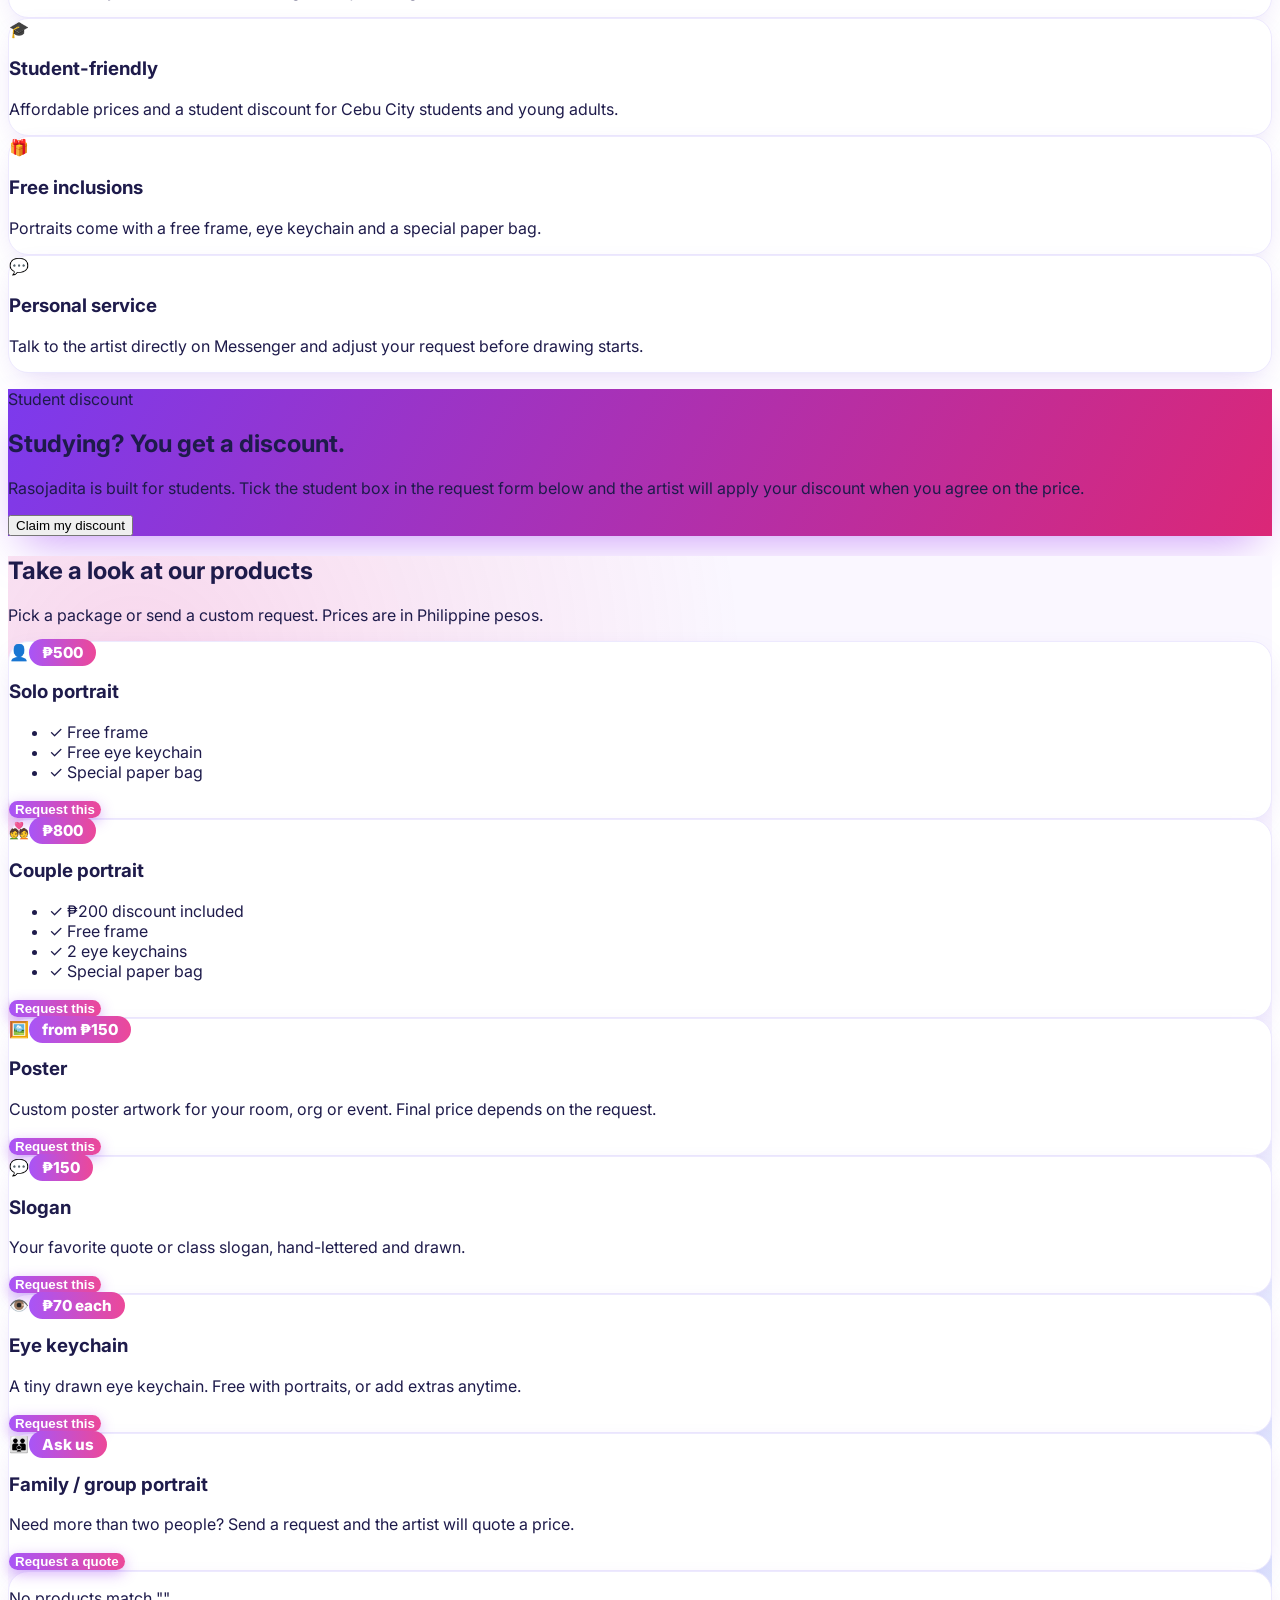
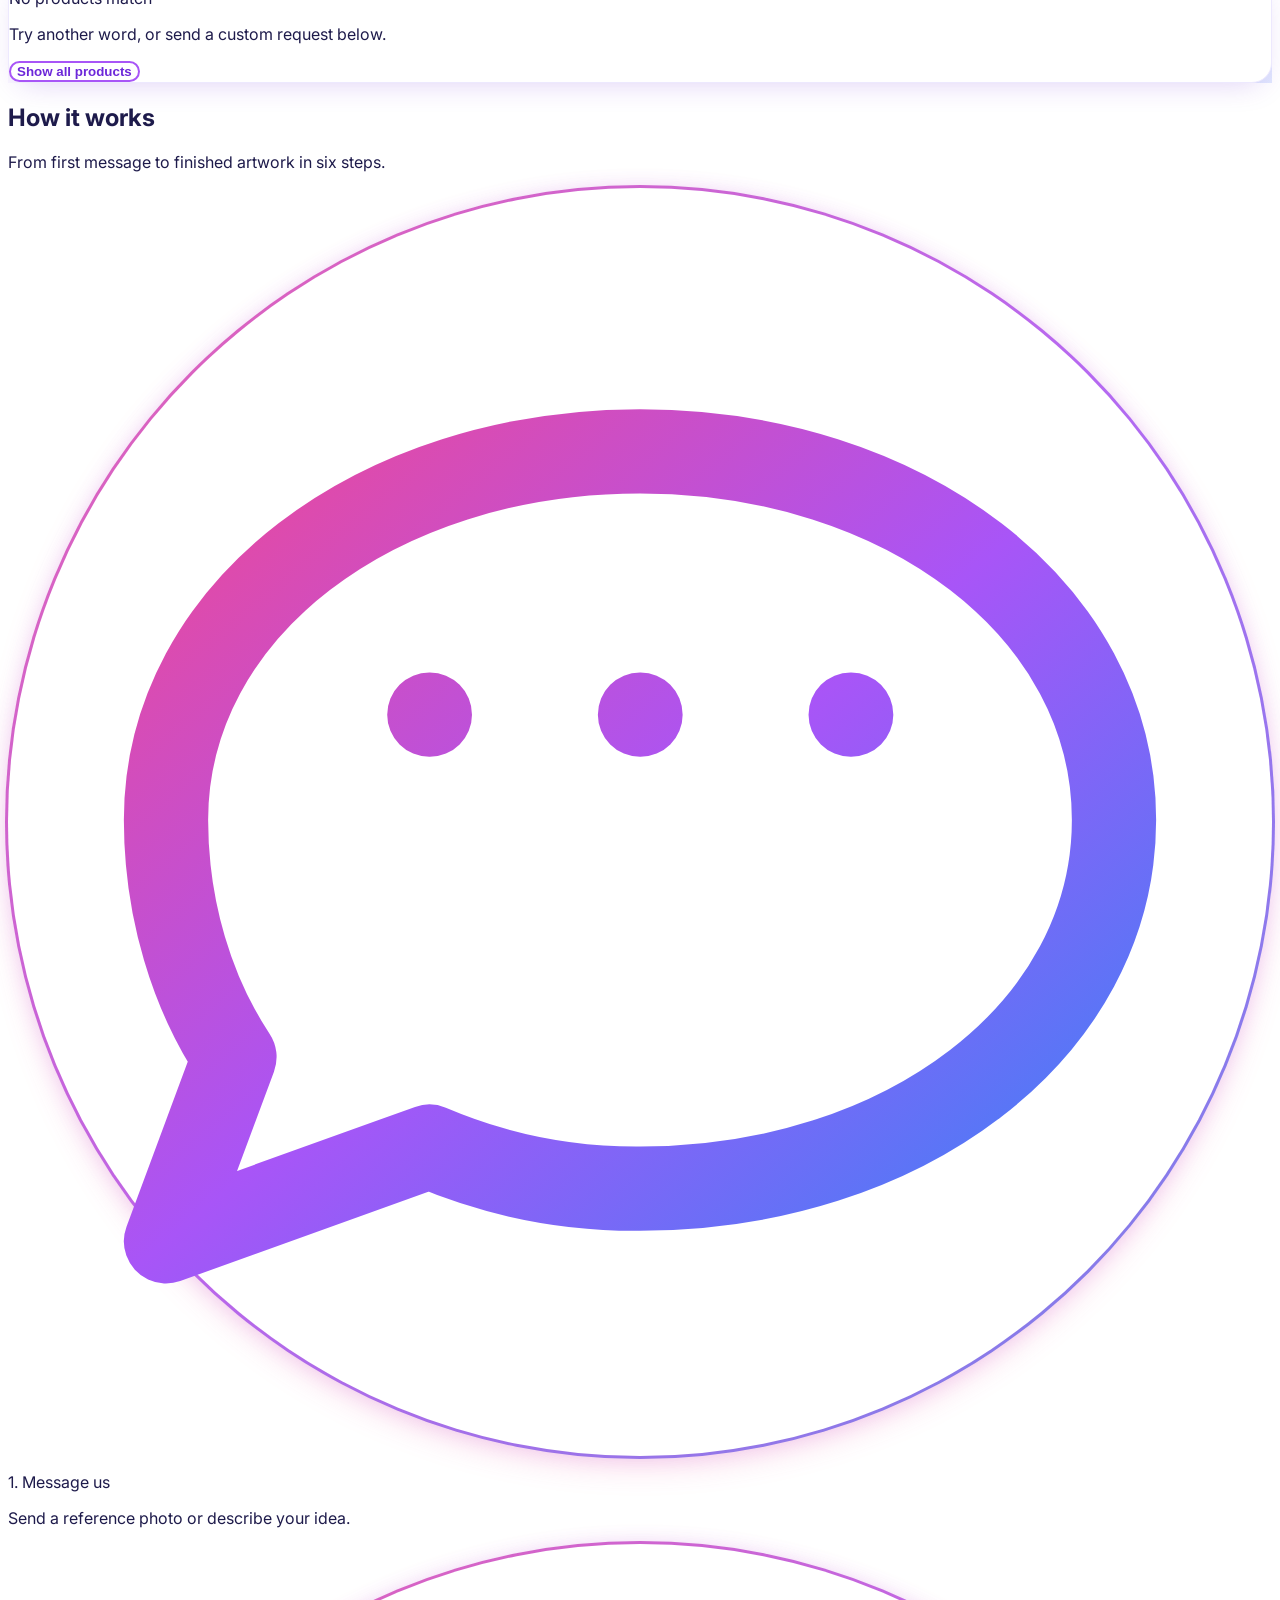
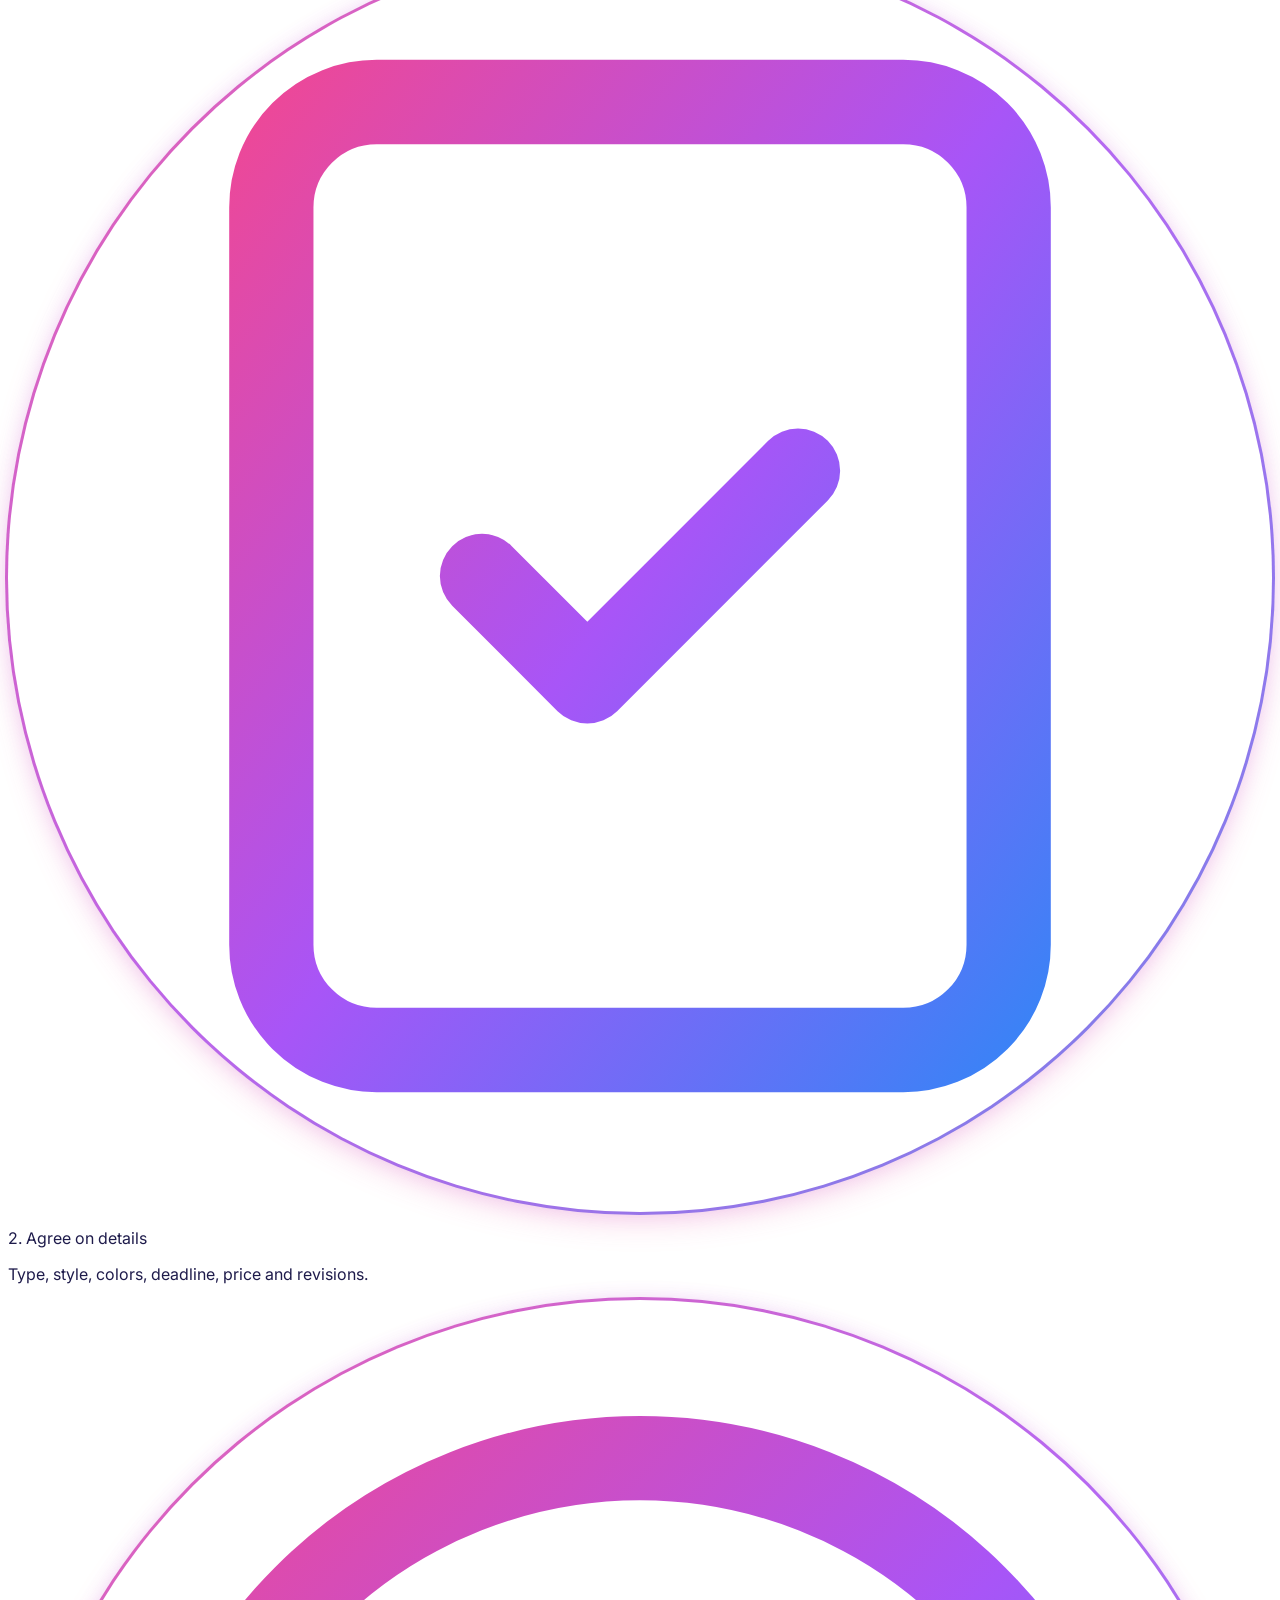
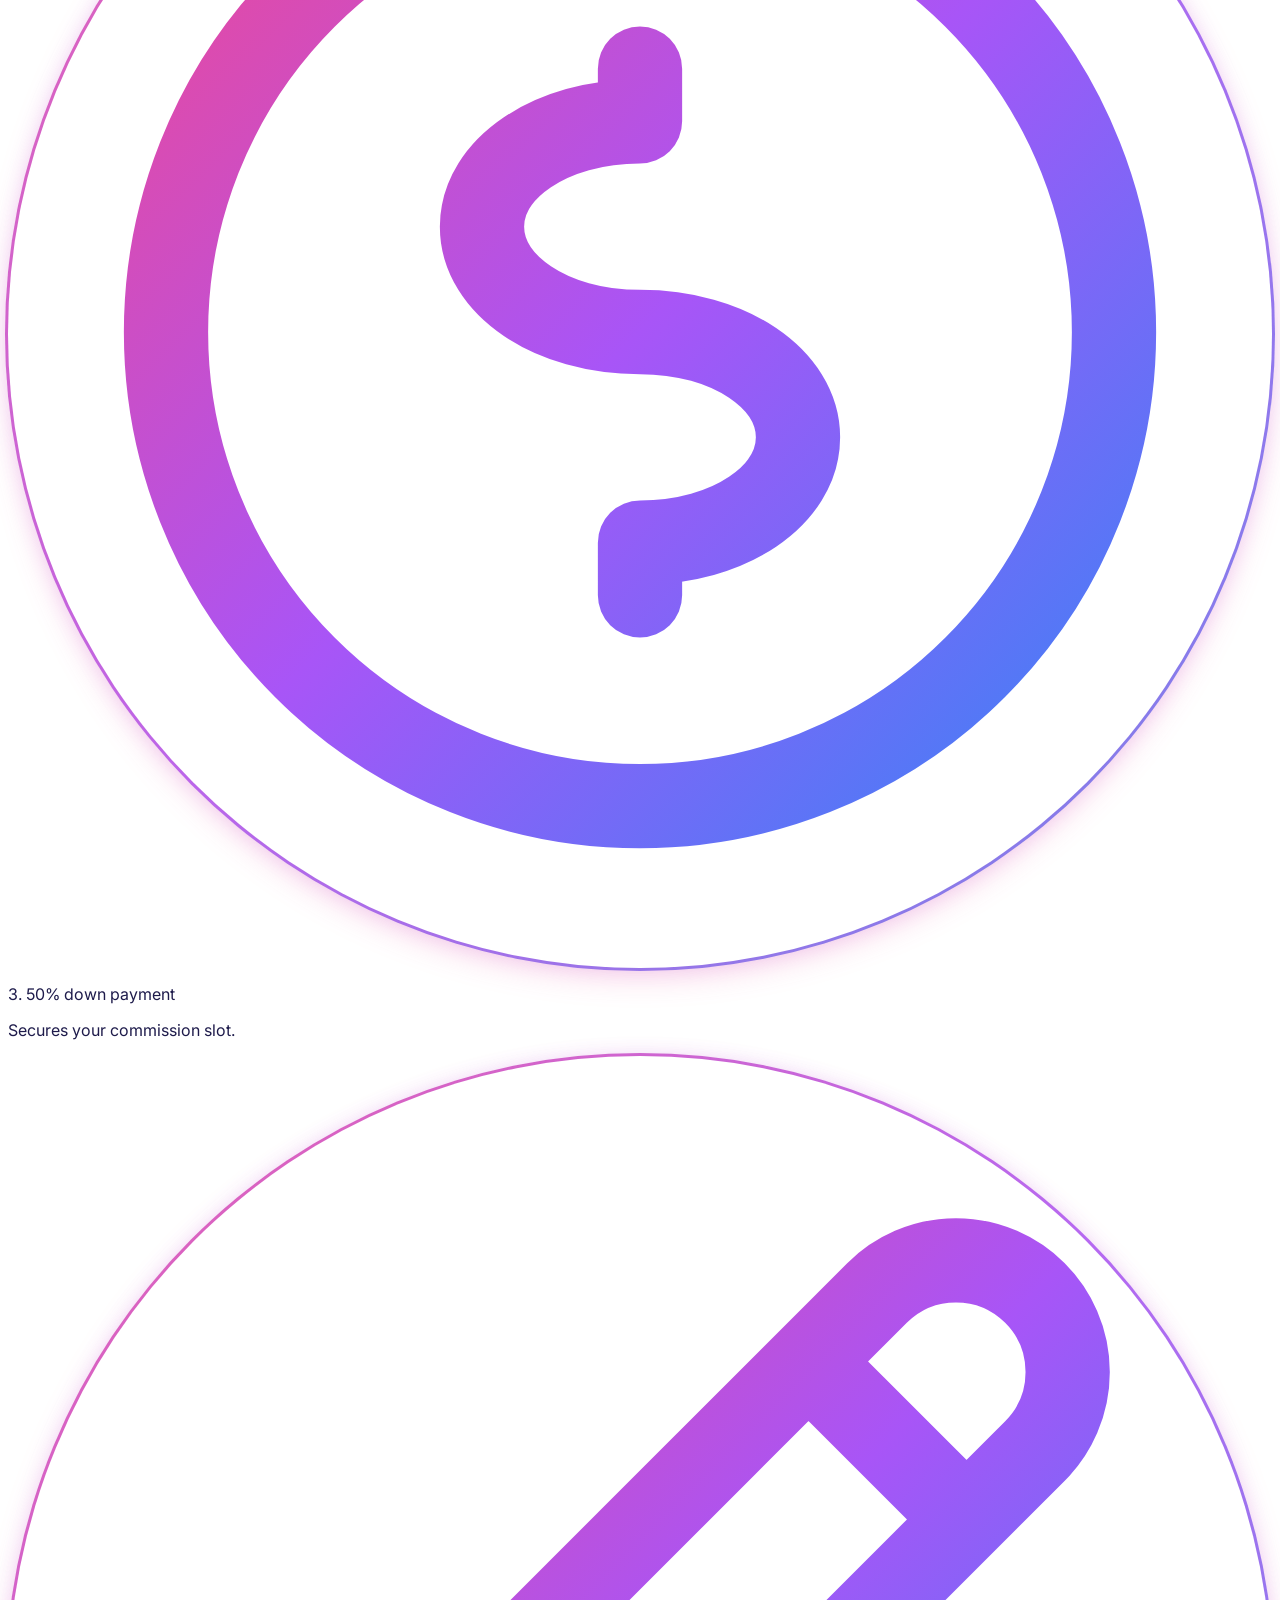
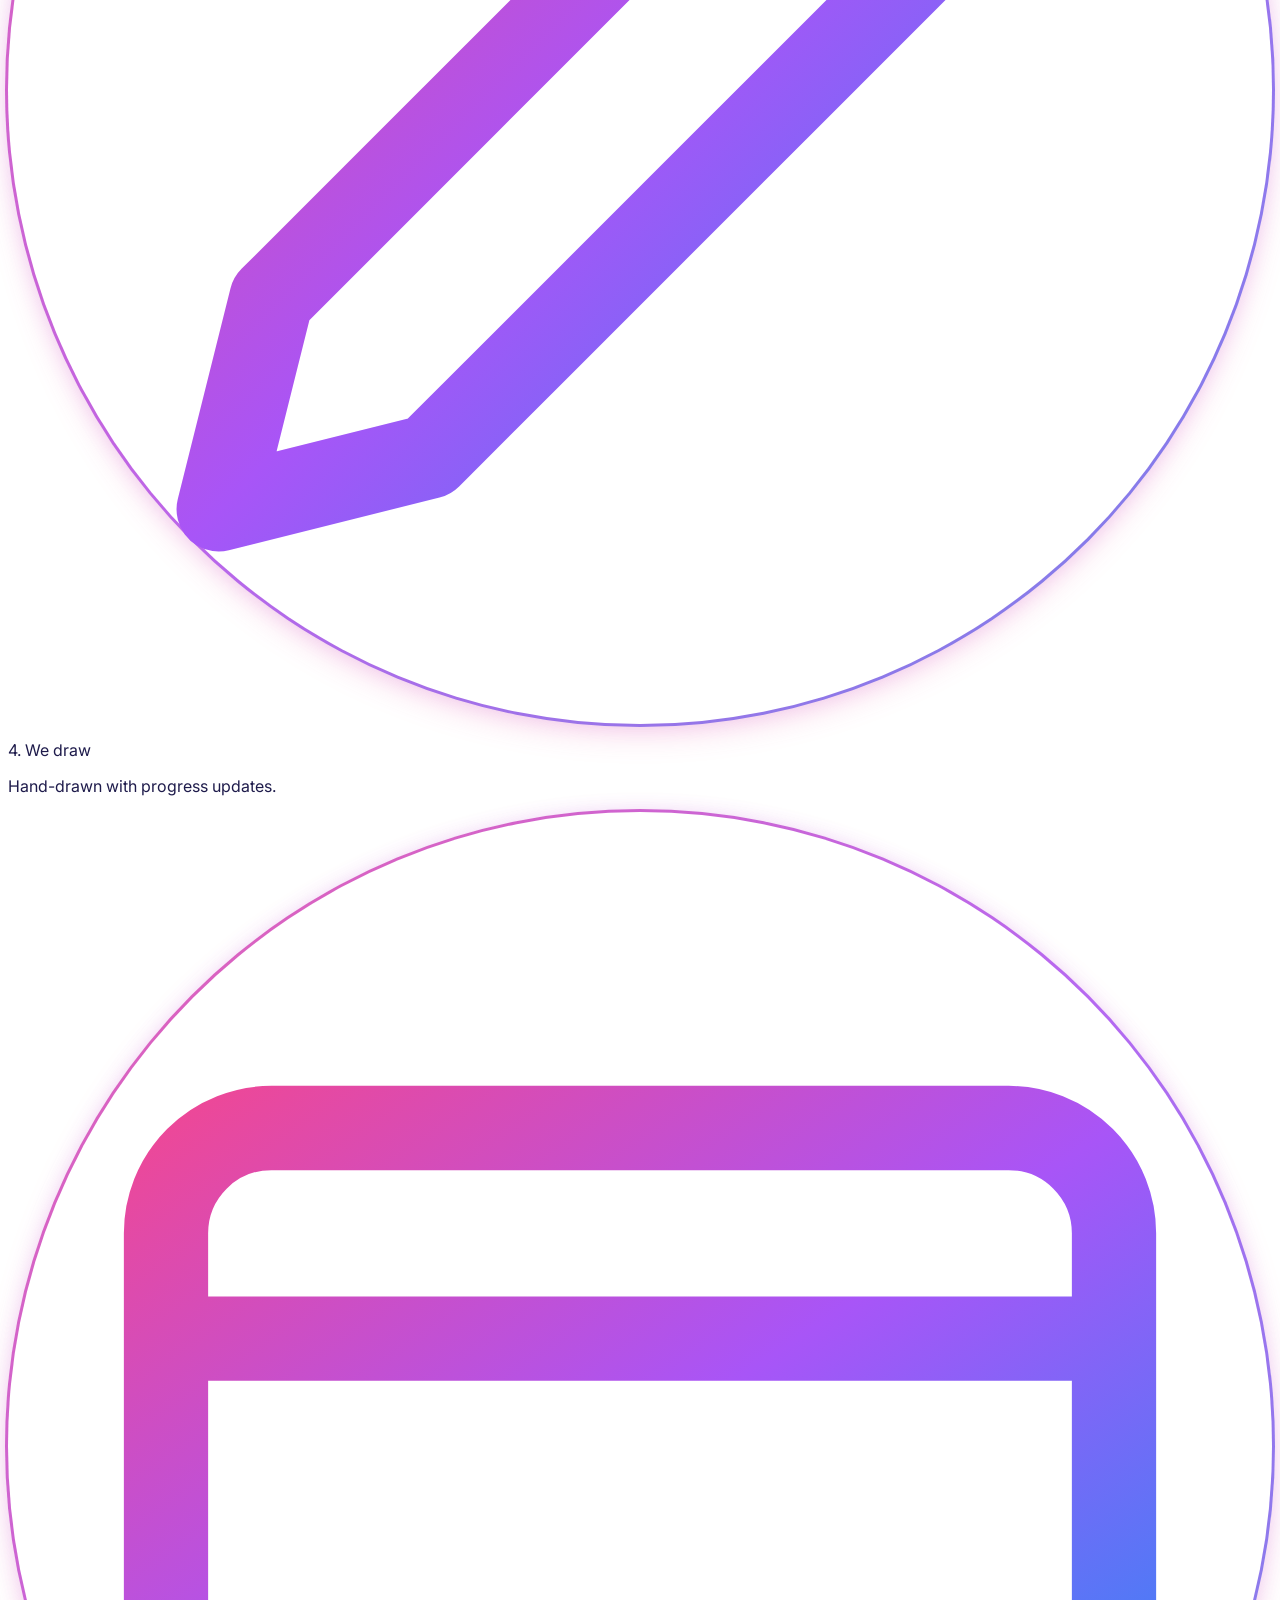
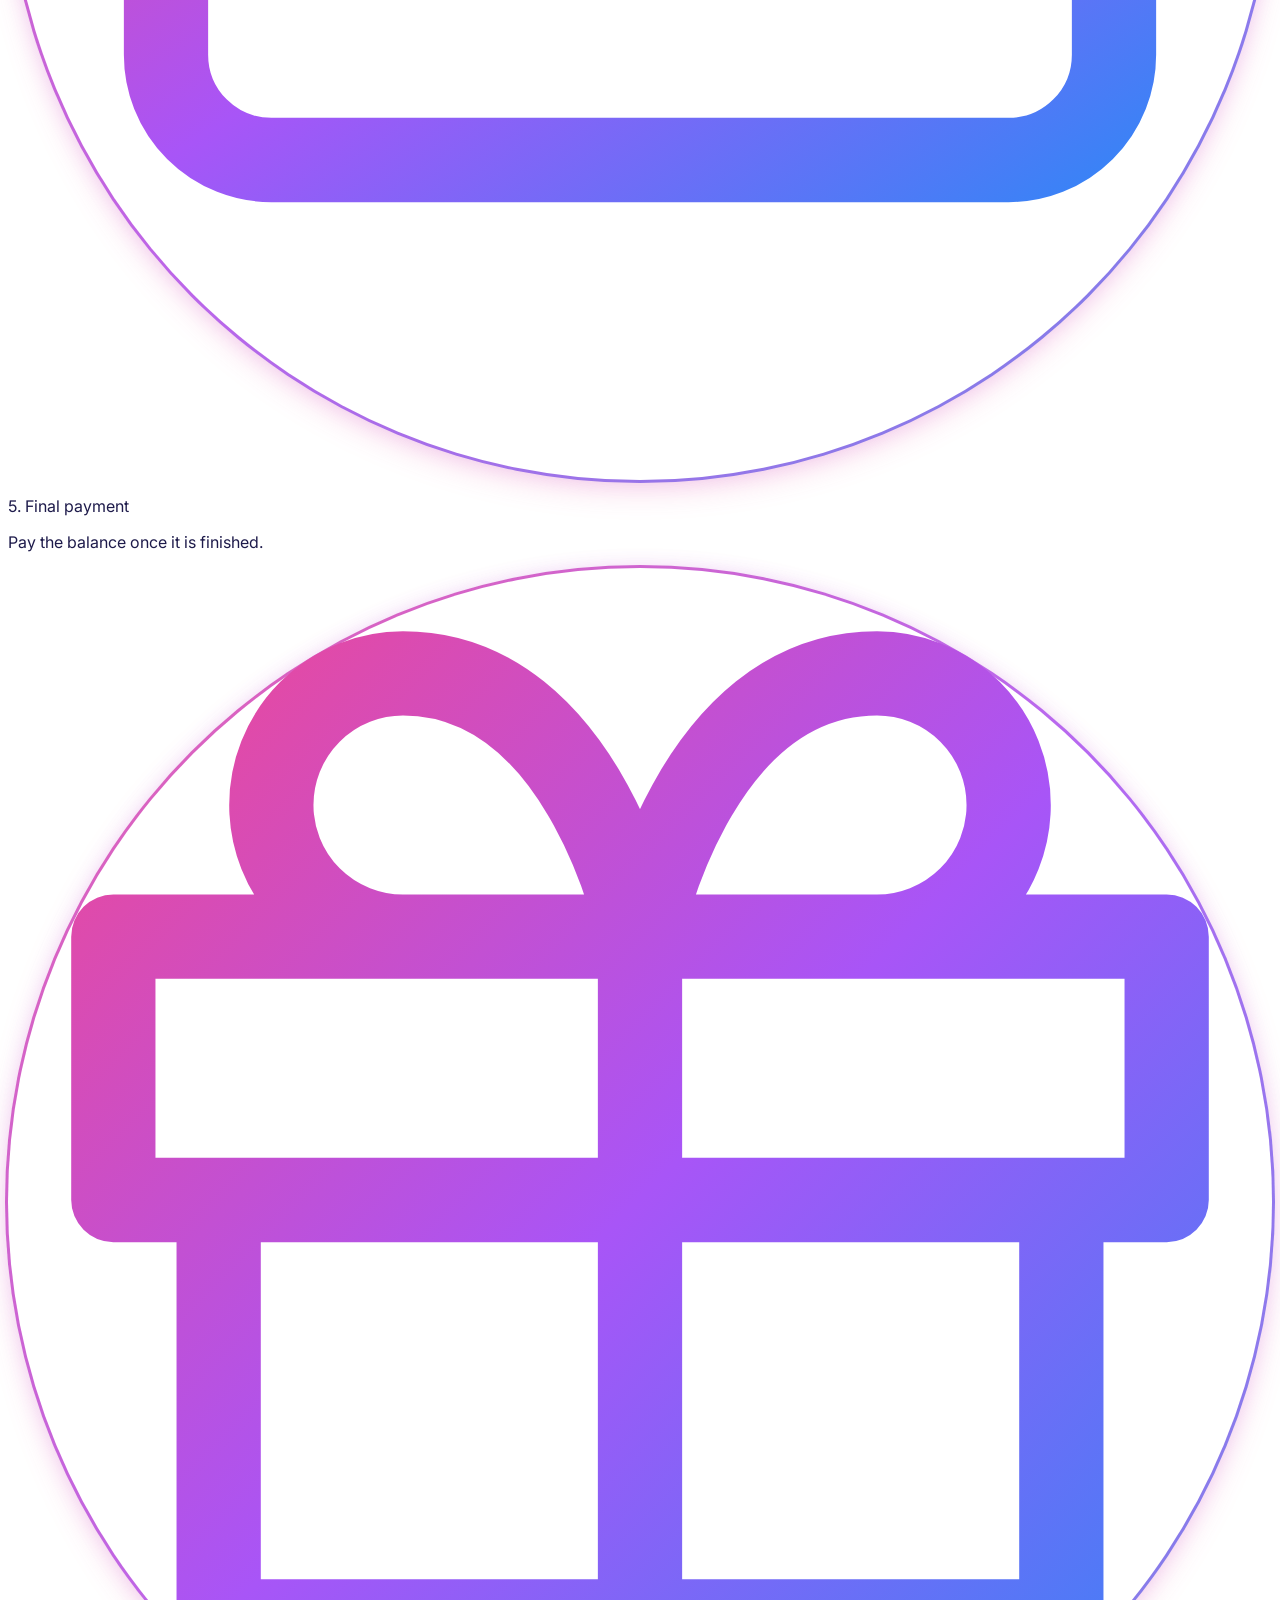
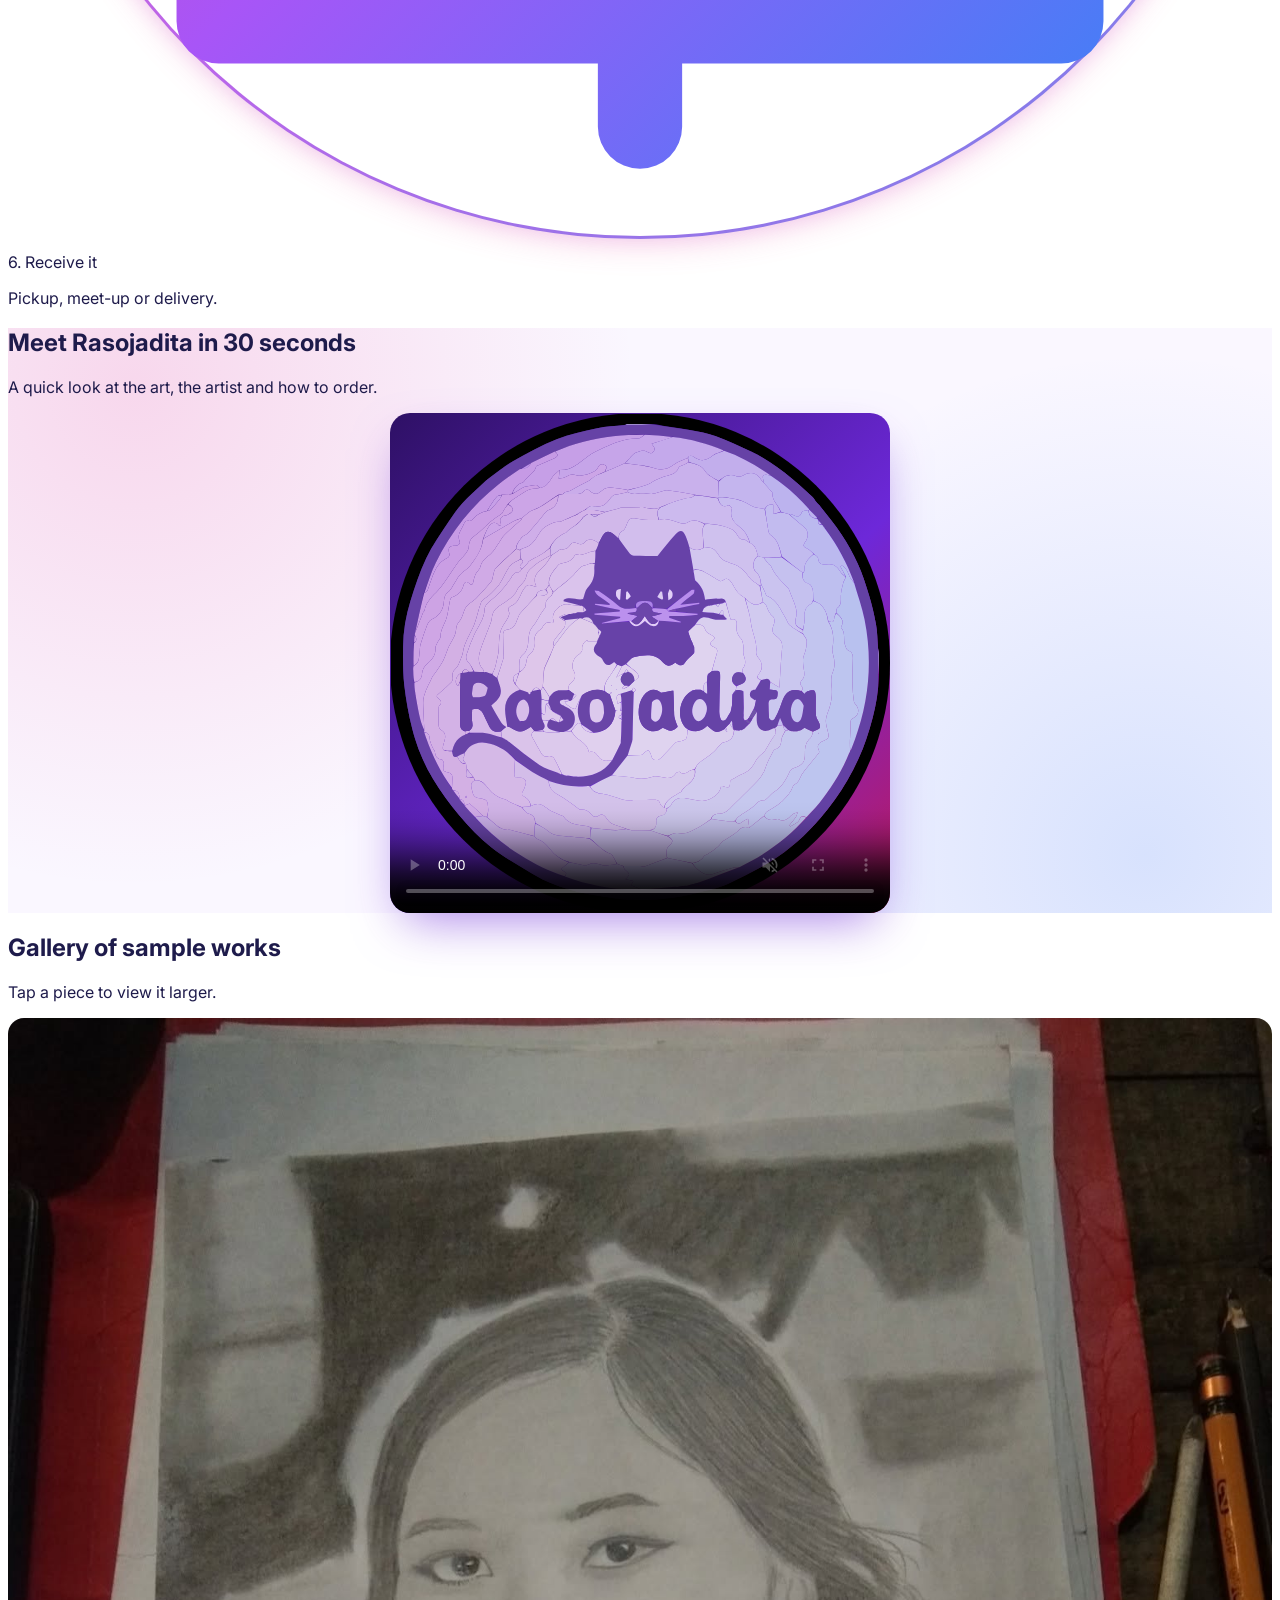
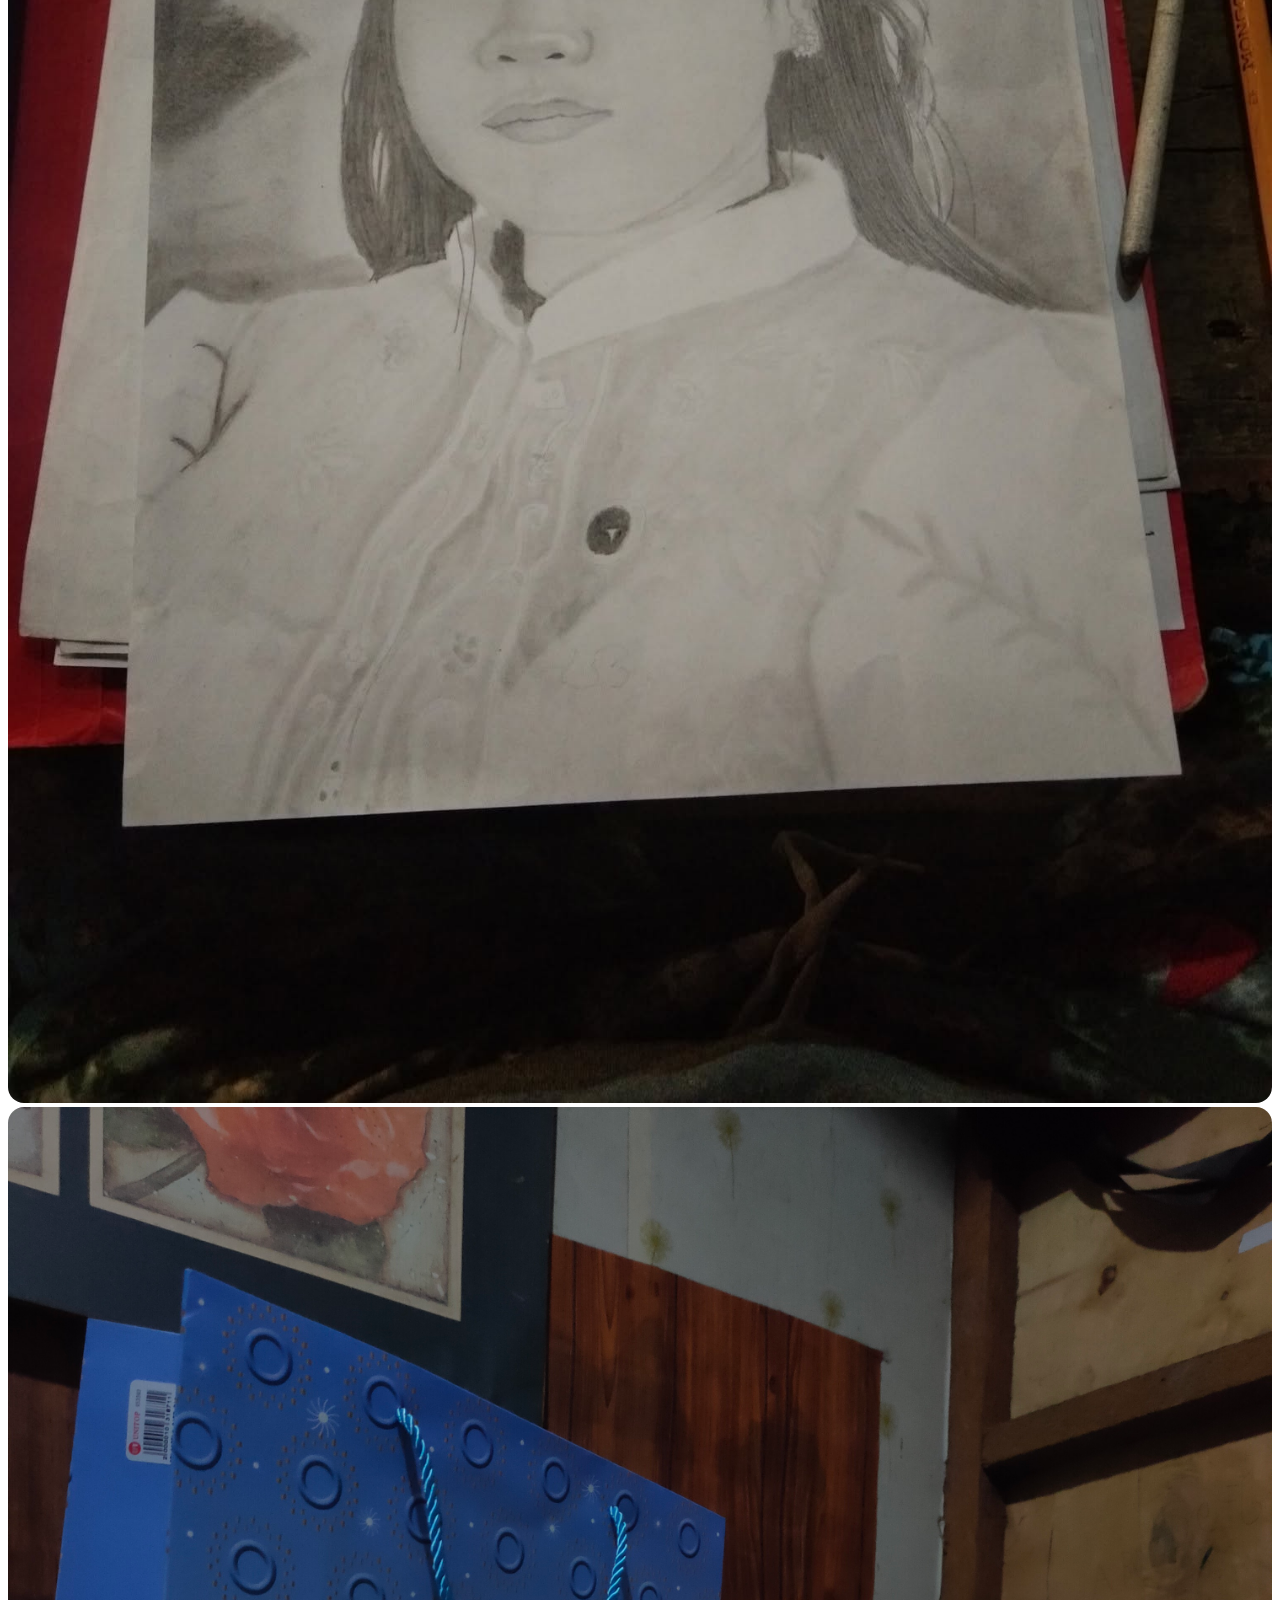
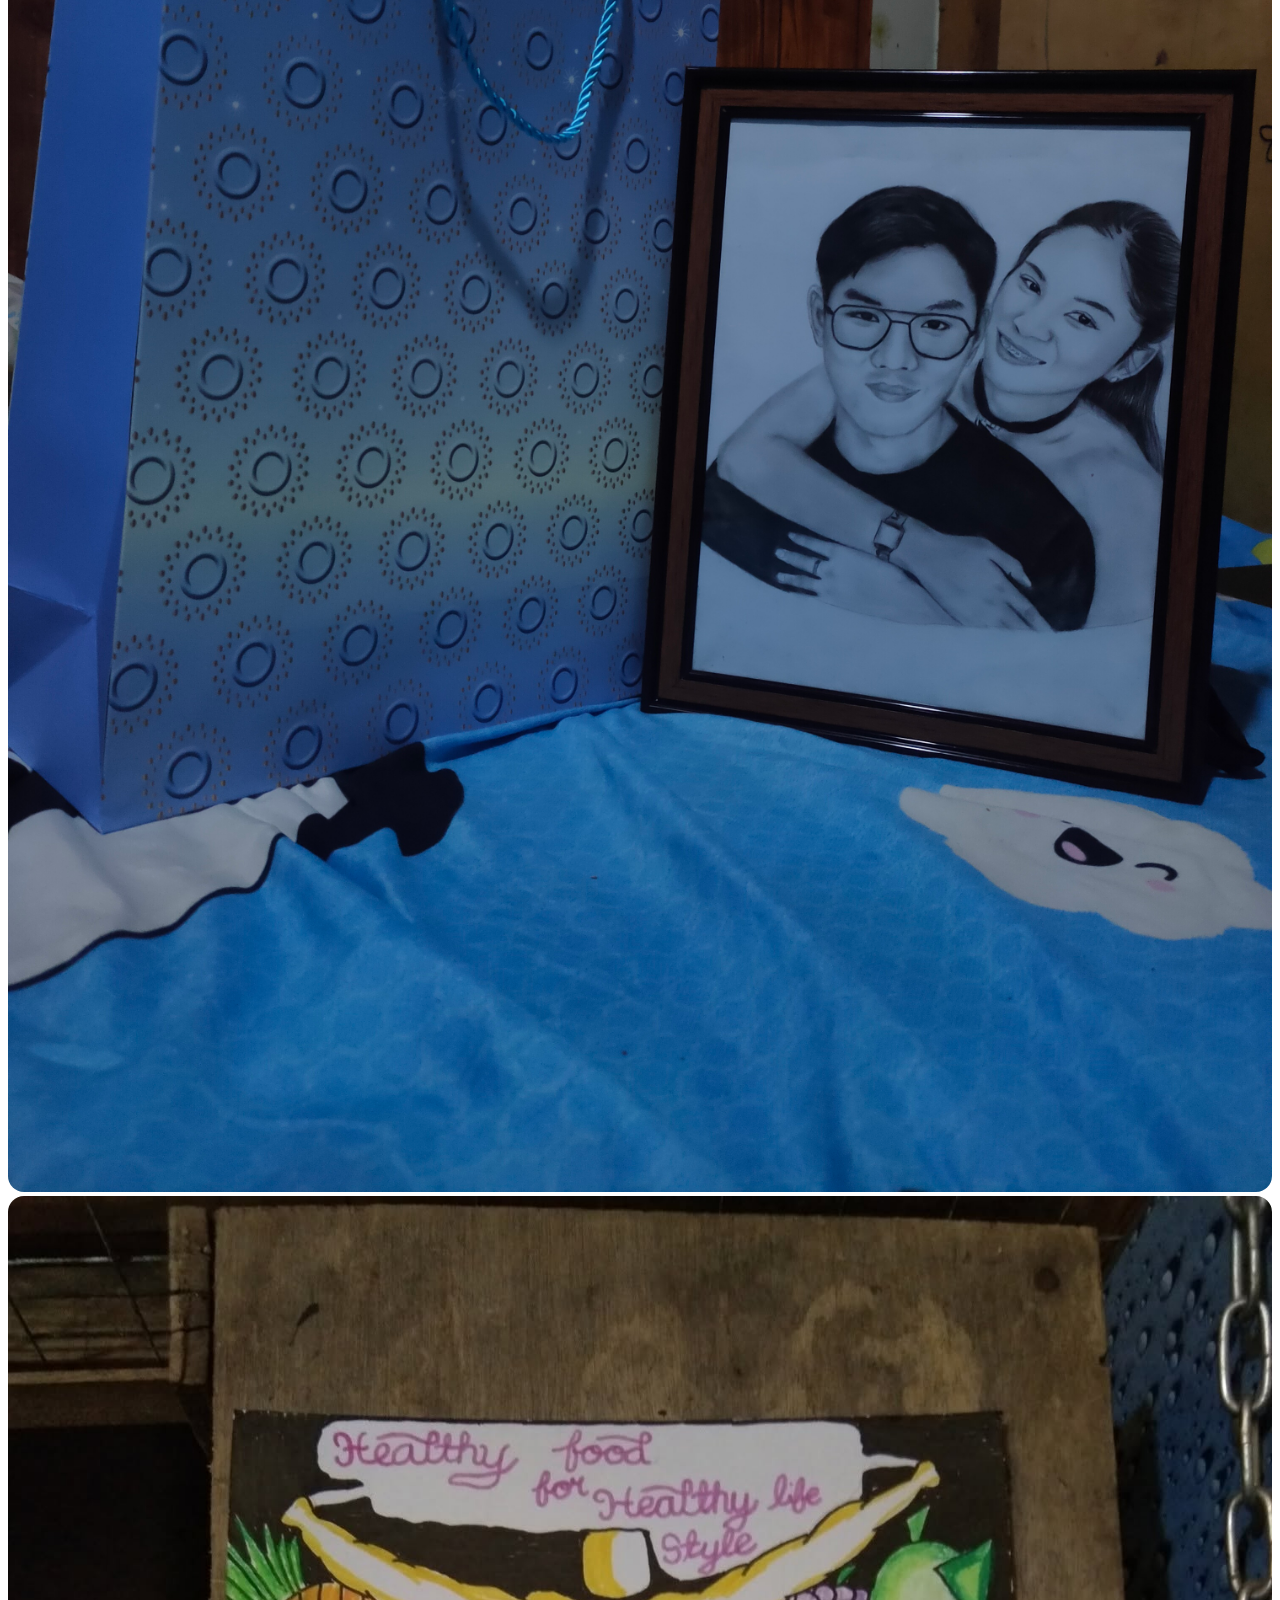
==== commit 48691453: "-accidental delete" ====
--- a/index.html
+++ b/index.html
@@ -5,7 +5,7 @@
     <meta name="viewport" content="width=device-width, initial-scale=1.0">
     <title>Rasojadita Art Commissions</title>
     <meta name="description" content="Personalized hand-drawn portraits, posters and keepsakes for Cebu City students and young adults.">
-    <link rel="icon" type="image/svg+xml" href="assets/logo.svg">
+    <link rel="icon" type="image/svg+xml" href="assets/logo3.svg">
 
     <script src="https://cdn.tailwindcss.com"></script>
     <link rel="stylesheet" href="https://pyscript.net/releases/2024.11.1/core.css">
@@ -32,7 +32,7 @@
     <div class="hero-bg px-6 md:px-16 lg:px-24 pt-6 pb-20">
         <header class="flex items-center justify-between py-3 mb-10 relative z-10">
             <a href="index.html" class="flex items-center gap-2">
-                <img src="assets/logo.svg" alt="Rasojadita purple cat logo" class="h-10 w-10">
+                <img src="assets/logo3.svg" alt="Rasojadita purple cat logo" class="h-10 w-10">
                 <span class="text-xl sm:text-2xl font-extrabold tracking-tight text-white">Rasojadita<span class="text-sm font-medium text-fuchsia-200 ml-1 hidden sm:inline">Art Commissions</span></span>
             </a>
 
@@ -92,12 +92,12 @@
             </main>
 
             <div class="hidden lg:flex justify-center">
-                <img src="assets/logo.svg" alt="" class="w-72 h-72 logo-glow">
+                <img src="assets/logo3.svg" alt="" class="w-72 h-72 logo-glow">
             </div>
         </div>
     </div>
 
-    <p id="app-loading" class="text-center text-xs text-violet-500 bg-violet-50 py-1">Loading interactive features...</p>
+
 
     <!-- ===================== WHAT WE DO ===================== -->
     <section id="what-we-do" class="py-16 px-6 md:px-16 lg:px-24 bg-white">
@@ -247,11 +247,9 @@
             <h2 class="text-2xl sm:text-3xl font-extrabold mb-3">Meet Rasojadita in 30 seconds</h2>
             <p class="text-slate-600 mb-8">A quick look at the art, the artist and how to order.</p>
             <div class="video-frame">
-                <div class="video-placeholder">
-                    <img src="assets/logo.svg" alt="" class="w-16 h-16 mb-3 opacity-90">
-                    <p class="font-bold text-lg">Promo video coming soon</p>
-                    <p class="text-sm text-violet-200">16:9 &bull; 30 seconds</p>
-                </div>
+                <video src="assets/gallery/rasojadita_promo.mp4" controls autoplay muted playsinline loop poster="assets/logo3.svg" aria-label="Rasojadita promotional video (30 seconds)">
+                    Your browser does not support the video tag.
+                </video>
             </div>
         </div>
     </section>
@@ -263,12 +261,12 @@
             <p class="text-center text-slate-600 mb-10">Tap a piece to view it larger.</p>
             <!-- To use real photos: save them in assets/gallery/ and change data-src and the <img src> below. -->
             <div class="grid grid-cols-2 md:grid-cols-3 gap-4">
-                <button type="button" class="gallery-item aspect-[4/5]" data-src="assets/gallery/sample-1.svg" data-caption="Solo portrait"><img src="assets/gallery/sample-1.svg" alt="Sample solo portrait" loading="lazy"></button>
-                <button type="button" class="gallery-item aspect-[4/5]" data-src="assets/gallery/sample-2.svg" data-caption="Couple portrait"><img src="assets/gallery/sample-2.svg" alt="Sample couple portrait" loading="lazy"></button>
-                <button type="button" class="gallery-item aspect-[4/5]" data-src="assets/gallery/sample-3.svg" data-caption="Poster"><img src="assets/gallery/sample-3.svg" alt="Sample poster" loading="lazy"></button>
-                <button type="button" class="gallery-item aspect-[4/5]" data-src="assets/gallery/sample-4.svg" data-caption="Slogan art"><img src="assets/gallery/sample-4.svg" alt="Sample slogan artwork" loading="lazy"></button>
-                <button type="button" class="gallery-item aspect-[4/5]" data-src="assets/gallery/sample-5.svg" data-caption="Eye keychain"><img src="assets/gallery/sample-5.svg" alt="Sample eye keychain" loading="lazy"></button>
-                <button type="button" class="gallery-item aspect-[4/5]" data-src="assets/gallery/sample-6.svg" data-caption="Framed portrait"><img src="assets/gallery/sample-6.svg" alt="Sample framed portrait" loading="lazy"></button>
+                <button type="button" class="gallery-item aspect-[4/5]" data-src="assets/gallery/solo-portrait1.jpg" data-caption="Solo portrait"><img src="assets/gallery/solo-portrait1.jpg" alt="Sample solo portrait" loading="lazy"></button>
+                <button type="button" class="gallery-item aspect-[4/5]" data-src="assets/gallery/couple-portrait1.jpg" data-caption="Couple portrait"><img src="assets/gallery/couple-portrait1.jpg" alt="Sample couple portrait" loading="lazy"></button>
+                <button type="button" class="gallery-item aspect-[4/5]" data-src="assets/gallery/poster1.jpg" data-caption="Poster"><img src="assets/gallery/poster1.jpg" alt="Sample poster" loading="lazy"></button>
+                <button type="button" class="gallery-item aspect-[4/5]" data-src="assets/gallery/slogan-art.jpg" data-caption="Slogan art"><img src="assets/gallery/slogan-art.jpg" alt="Sample slogan artwork" loading="lazy"></button>
+                <button type="button" class="gallery-item aspect-[4/5]" data-src="assets/gallery/eye-keychain1.jpg" data-caption="Eye keychain"><img src="assets/gallery/eye-keychain1.jpg" alt="Sample eye keychain" loading="lazy"></button>
+                <button type="button" class="gallery-item aspect-[4/5]" data-src="assets/gallery/framed-portrait2.jpg" data-caption="Framed portrait"><img src="assets/gallery/framed-portrait2.jpg" alt="Sample framed portrait" loading="lazy"></button>
             </div>
         </div>
     </section>
@@ -337,7 +335,7 @@
     <!-- ===================== FOOTER ===================== -->
     <footer class="bg-white border-t border-violet-100 py-10 px-6 text-center">
         <div class="flex items-center justify-center gap-2 mb-2">
-            <img src="assets/logo.svg" alt="" class="w-8 h-8">
+            <img src="assets/logo3.svg" alt="" class="w-8 h-8">
             <span class="font-extrabold text-violet-900">Rasojadita Art Commissions</span>
         </div>
         <p class="text-sm text-slate-600 max-w-md mx-auto">Personalized hand-drawn artwork in Cebu City. Orders are discussed through Facebook Messenger.</p>
--- a/css/style.css
+++ b/css/style.css
@@ -103,11 +103,11 @@
 
 /* ---------- Video slot (30s promo goes here) ---------- */
 .video-frame {
-  position: relative; width: 100%; aspect-ratio: 16 / 9; border-radius: 1.25rem; overflow: hidden;
+  position: relative; width: fit-content; max-width: 560px; margin: 0 auto; border-radius: 1.25rem; overflow: hidden;
   background: linear-gradient(135deg, #2e1065, #6d28d9 60%, #be185d);
   box-shadow: 0 20px 50px -15px rgba(109, 40, 217, .6);
 }
-.video-frame video, .video-frame iframe { position: absolute; inset: 0; width: 100%; height: 100%; border: 0; object-fit: cover; }
+.video-frame video { position: relative; display: block; width: auto; max-width: 100%; height: auto; max-height: 70vh; border: 0; object-fit: contain; }
 .video-placeholder {
   position: absolute; inset: 0; display: flex; flex-direction: column; align-items: center; justify-content: center;
   color: #fff; text-align: center; padding: 1rem; border: 2px dashed rgba(255,255,255,.45); border-radius: 1.25rem; margin: .6rem;
